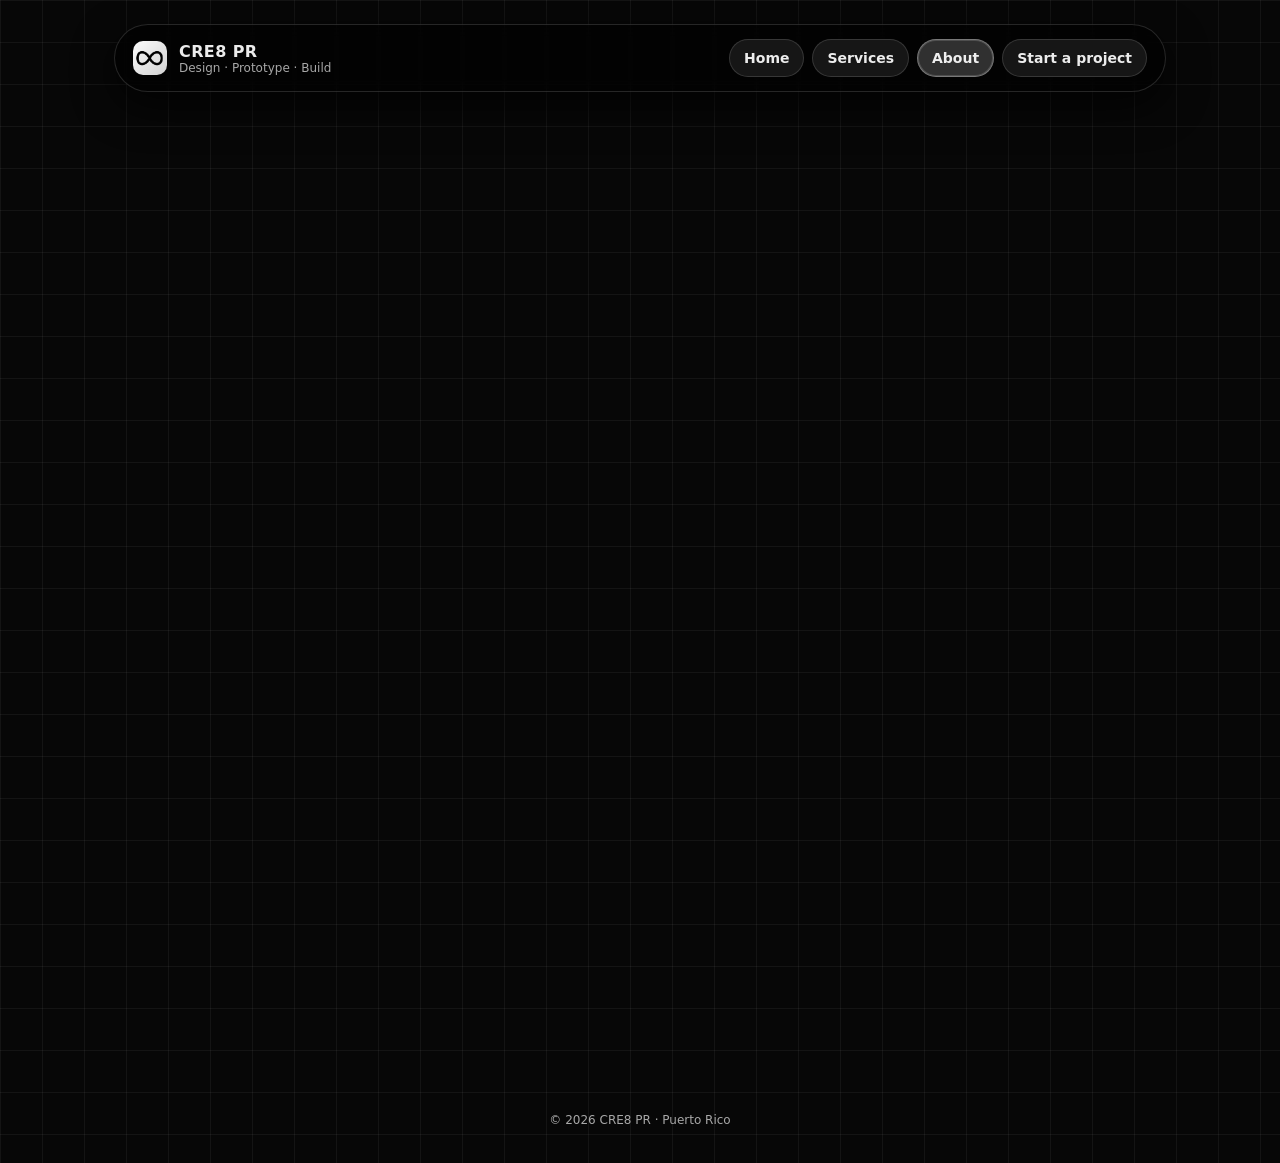
==== about.html @ 5f830037 "Update about.html" ====
<!--
  CRE8 PR — Single-file website (index.html)
  ------------------------------------------------------------
  HOW TO USE
  1) Copy this entire file into a new file named: index.html
  2) Put your images in the SAME folder as index.html (or adjust paths)
  3) Open index.html in your browser

  WHAT TO EDIT (easy)
  - Title (browser tab):      SEARCH "EDIT: PAGE TITLE"
  - Social preview text:       SEARCH "EDIT: META DESCRIPTION"
  - Brand name in navbar:      SEARCH "EDIT: BRAND NAME"
  - Colors + background:       SEARCH "EDIT: THEME COLORS"
  - Hero text:                 SEARCH "EDIT: HERO"
  - Services text/images:      SEARCH "EDIT: SERVICES"
  - Contact email:             SEARCH "EDIT: CONTACT EMAIL"
  - Footer text/year:          SEARCH "EDIT: FOOTER"

  TIP: Press Ctrl+F (or Cmd+F) and search for "EDIT:" to jump around.
-->

<!doctype html>
<html lang="en">
<head>
  <meta charset="utf-8" />
  <meta name="viewport" content="width=device-width, initial-scale=1" />

  <!-- =========================================================
       EDIT: PAGE TITLE (shows on browser tab)
       ========================================================= -->
  <title>CRE8 PR — Design & Prototyping Studio</title>

  <!-- =========================================================
       EDIT: META DESCRIPTION (shows in Google previews + sharing)
       Keep it 1–2 sentences.
       ========================================================= -->
  <meta
    name="description"
    content="CRE8 PR is an engineering design and prototyping studio turning ideas into real, manufacturable objects through CAD and rapid iteration."
  />

  <style>
    /* =========================================================
       EDIT: THEME COLORS (this is the easiest place to change vibe)
       ---------------------------------------------------------
       - Background:     --bg
       - Text color:     --text
       - Muted text:     --muted
       - Borders:        --border
       - Card background --panel
       - Grid lines:     --grid
       ========================================================= */
    :root{
      --bg:#070707;                 /* main page background */
      --panel:rgba(0,0,0,0.45);     /* card background */
      --panelStrong:rgba(0,0,0,0.60);/* nav background */
      --text:rgba(255,255,255,0.92);/* main text */
      --muted:rgba(255,255,255,0.65);/* smaller text */
      --border:rgba(255,255,255,0.14);/* border lines */
      --grid:rgba(255,255,255,0.05); /* background grid lines */
      --shadow:0 14px 40px rgba(0,0,0,0.70);
      --radius:18px;
    }

    /* Basic resets */
    *{box-sizing:border-box}
    html,body{height:100%}
    body{
      margin:0;
      font-family: system-ui,-apple-system,Segoe UI,Roboto,Helvetica,Arial;
      color:var(--text);

      /* =========================================================
         EDIT: BACKGROUND STYLE
         - If you want NO grid, remove the 2 linear-gradient lines.
         - If you want grid larger/smaller, change 42px below.
         ========================================================= */
      background:
        linear-gradient(var(--grid) 1px, transparent 1px),
        linear-gradient(90deg, var(--grid) 1px, transparent 1px),
        var(--bg);
      background-size: 42px 42px;
    }

    a{color:inherit;text-decoration:none}
    .wrap{max-width:1100px;margin:auto;padding:24px}

    /* =========================================================
       NAVBAR
       ========================================================= */
    .nav{
      display:flex;align-items:center;justify-content:space-between;
      gap:16px;
      padding:14px 18px;
      border:1px solid var(--border);
      background:var(--panelStrong);
      border-radius:999px;
      box-shadow:var(--shadow);
      position:sticky;top:16px;z-index:10;
      backdrop-filter:blur(10px);
    }
    /* ===== MOBILE NAV OVERRIDE (matches index.html) ===== */
.nav-links{
  display:flex;
  gap:8px;
  align-items:center;
}

@media (max-width: 720px){
  .nav{
    flex-direction:column;
    align-items:flex-start;
    gap:12px;

    /* THIS is the key line */
    border-radius:18px;
  }

  .nav-links{
    width:100%;
    flex-wrap:wrap;
  }

  .nav-links .btn{
    flex:1 1 auto;
    text-align:center;
  }
}


    .brand{display:flex;align-items:center;gap:12px}
    .brand b{font-size:16px;letter-spacing:0.4px}
    .brand span{display:block;font-size:12px;color:var(--muted)}

    /* Buttons */
    .btn{
      border:1px solid var(--border);
      background:rgba(255,255,255,0.08);
      padding:10px 14px;
      border-radius:999px;
      font-weight:600;
      font-size:14px;
      cursor:pointer;
      transition: background .12s ease, transform .12s ease;
      display:inline-flex;
      align-items:center;
      justify-content:center;
    }
    .btn:hover{background:rgba(255,255,255,0.14); transform: translateY(-1px);}

    /* =========================================================
       HERO (top section)
       ========================================================= */
    .hero{
      margin-top:28px;
      display:grid;
      grid-template-columns:1.2fr 0.8fr;
      gap:20px;
    }
    .card{
      border:1px solid var(--border);
      background:var(--panel);
      border-radius:var(--radius);
      padding:26px;
      box-shadow:var(--shadow);
    }

    h1{
      margin:0 0 12px;
      font-size:44px;
      letter-spacing:-0.6px;
      line-height:1.05;
    }
    .lead{
      color:var(--muted);
      max-width:62ch;
      line-height:1.5;
    }

    /* =========================================================
       LAYOUT GRID HELPERS
       ========================================================= */
    section{margin-top:32px}

main{
  padding-top: 24px;
}
    .grid{display:grid;grid-template-columns:repeat(12,1fr);gap:16px}
    .col-12{grid-column:span 12}
    .col-6{grid-column:span 6}
    .col-7{grid-column:span 7}
    .col-5{grid-column:span 5}

    /* =========================================================
       HOW IT WORKS (steps)
       ========================================================= */
    .step{
      display:flex;gap:12px;
      padding:14px;
      border-radius:14px;
      border:1px solid var(--border);
      background:rgba(0,0,0,0.30);
      margin-bottom:10px;
    }
    .num{
      width:28px;height:28px;
      border-radius:10px;
      display:grid;place-items:center;
      border:1px solid var(--border);
      font-weight:700;
      flex:0 0 auto;
    }

    /* =========================================================
       SERVICES (image cards)
       ========================================================= */
    .serviceCard img{
      width:100%;
      border-radius:12px;
      display:block;
    }
    .serviceCard h3{
      margin:12px 0 6px;
      font-size:16px;
      letter-spacing:0.2px;
    }
    .serviceCard p{margin:0;color:var(--muted);line-height:1.5}

    /* =========================================================
       FORM
       ========================================================= */
    form{display:grid;gap:10px}
    label{font-size:12px;color:var(--muted)}
    input,textarea{
      width:100%;
      padding:12px;
      border-radius:14px;
      border:1px solid var(--border);
      background:rgba(0,0,0,0.40);
      color:var(--text);
      outline:none;
    }
    textarea{min-height:120px;resize:vertical}
    input:focus,textarea:focus{border-color:rgba(255,255,255,0.30)}

    footer{
      margin:32px 0 12px;
      text-align:center;
      font-size:12px;
      color:var(--muted);
    }

    /* =========================================================
       RESPONSIVE (mobile)
       ========================================================= */
    @media(max-width:900px){
      .hero{grid-template-columns:1fr}
      .col-6,.col-7,.col-5{grid-column:span 12}
      h1{font-size:36px}
    }
  /* =========================================================
   ACTIVE NAV STATE
   ========================================================= */

    /* =========================================================
   SCROLL REVEAL ANIMATION
   ========================================================= */
.reveal{
  opacity: 0;
  transform: translateY(18px);
  transition:
    opacity 0.7s ease,
    transform 0.7s cubic-bezier(.2,.8,.2,1);
}

.reveal.visible{
  opacity: 1;
  transform: translateY(0);
}

.nav .btn.active{
  background: rgba(255,255,255,0.18);
  border-color: rgba(255,255,255,0.35);
  box-shadow: inset 0 0 0 1px rgba(255,255,255,0.15);
}

  </style>
</head>

<body>
<div class="wrap">

  <!-- =========================================================
       NAVBAR
       ========================================================= -->
  <header class="nav">
  <a class="brand" href="index.html">
  <div
  style="
    width:34px;
    height:34px;
    border-radius:10px;
    overflow:hidden;
    flex-shrink:0;
  "
>
  <img
    src="logo.png"
    alt="CRE8 PR logo"
    style="
      width:100%;
      height:100%;
      display:block;
    "
  />
</div>


  <div>
    <b>CRE8 PR</b>
    <span>Design · Prototype · Build</span>
  </div>
</a>


  <nav class="nav-links">
  <a class="btn" href="index.html">Home</a>
  <a class="btn" href="services.html">Services</a>
  <a class="btn active" href="about.html">About</a>
  <a class="btn" href="start.html">Start a project</a>
</nav>

</header>
  <main id="top">

    <!-- =========================================================
         EDIT: HERO
         ========================================================= -->
<section class="card reveal">
  <h1>About CRE8 PR</h1>

  <p class="lead">
    CRE8 PR is an engineering design and prototyping studio focused on turning
    early-stage ideas into real, functional objects.
  </p>

  <p class="lead">
    The studio was created to bridge the gap between concepts and manufacturable
    solutions — combining CAD, rapid prototyping, and hands-on iteration to
    validate ideas early and efficiently.
  </p>
</section>

<section class="grid reveal">
  <div class="card col-6 reveal">
    <h3>What we do</h3>
    <p class="lead">
      We help individuals, startups, and small teams take ideas from rough
      sketches to physical prototypes. Our work emphasizes engineering rigor,
      manufacturability, and real-world constraints.
    </p>
  </div>

  <div class="card col-6 reveal">
    <h3>How we work</h3>
    <p class="lead">
      Projects typically move through concept development, CAD design,
      prototyping, and refinement. Each step is driven by testing and feedback,
      not assumptions.
    </p>
  </div>
</section>

<section class="card reveal">
  <h3>Why CRE8 PR</h3>
  <p class="lead">
    CRE8 PR was built with a focus on practical engineering and accessibility.
    By operating from Puerto Rico, we aim to support local innovation while
    working with clients anywhere.
  </p>

  <p class="lead">
    Whether you have a fully formed idea or just a problem to solve, the goal is
    the same: build something real, test it early, and improve it fast.
  </p>
  <p class="lead">
  The studio’s work includes mechanical prototypes, CAD-driven design studies,
  and iterative builds developed through hands-on testing and refinement.
  Each project emphasizes manufacturability and real-world constraints rather
  than purely conceptual designs.
  </p>

</section>

    <footer>
      © <span id="year"></span> CRE8 PR · Puerto Rico
    </footer>

  </main>
</div>

<script>
  /* =========================================================
     EDIT: CONTACT EMAIL (matches the visible link above)
     ========================================================= */
  const CONTACT_TO = "hello@cre8pr.com";

  /* This makes the footer year always correct */
  document.getElementById("year").textContent = new Date().getFullYear();

  /* =========================================================
     FORM BEHAVIOR
     - When you click "Generate email", it opens an email draft.
     - Later, if you want a real backend form (no email app),
       tell me and I’ll convert it to a proper form submit.
     ========================================================= */
  document.getElementById("contactForm").addEventListener("submit", (e) => {
    e.preventDefault();

    const name = document.getElementById("name").value.trim();
    const email = document.getElementById("email").value.trim();
    const message = document.getElementById("message").value.trim();

    const subject = `CRE8 PR request — ${name}`;
    const body =
`Hi CRE8 PR,

My name is ${name} (${email}).

REQUEST
${message}

(You can reply here with any questions, timeline, and a rough quote.)

Thanks,
${name}`;

    const mailto = `mailto:${encodeURIComponent(CONTACT_TO)}?subject=${encodeURIComponent(subject)}&body=${encodeURIComponent(body)}`;
    window.location.href = mailto;
  });
</script>

</body>

</html>
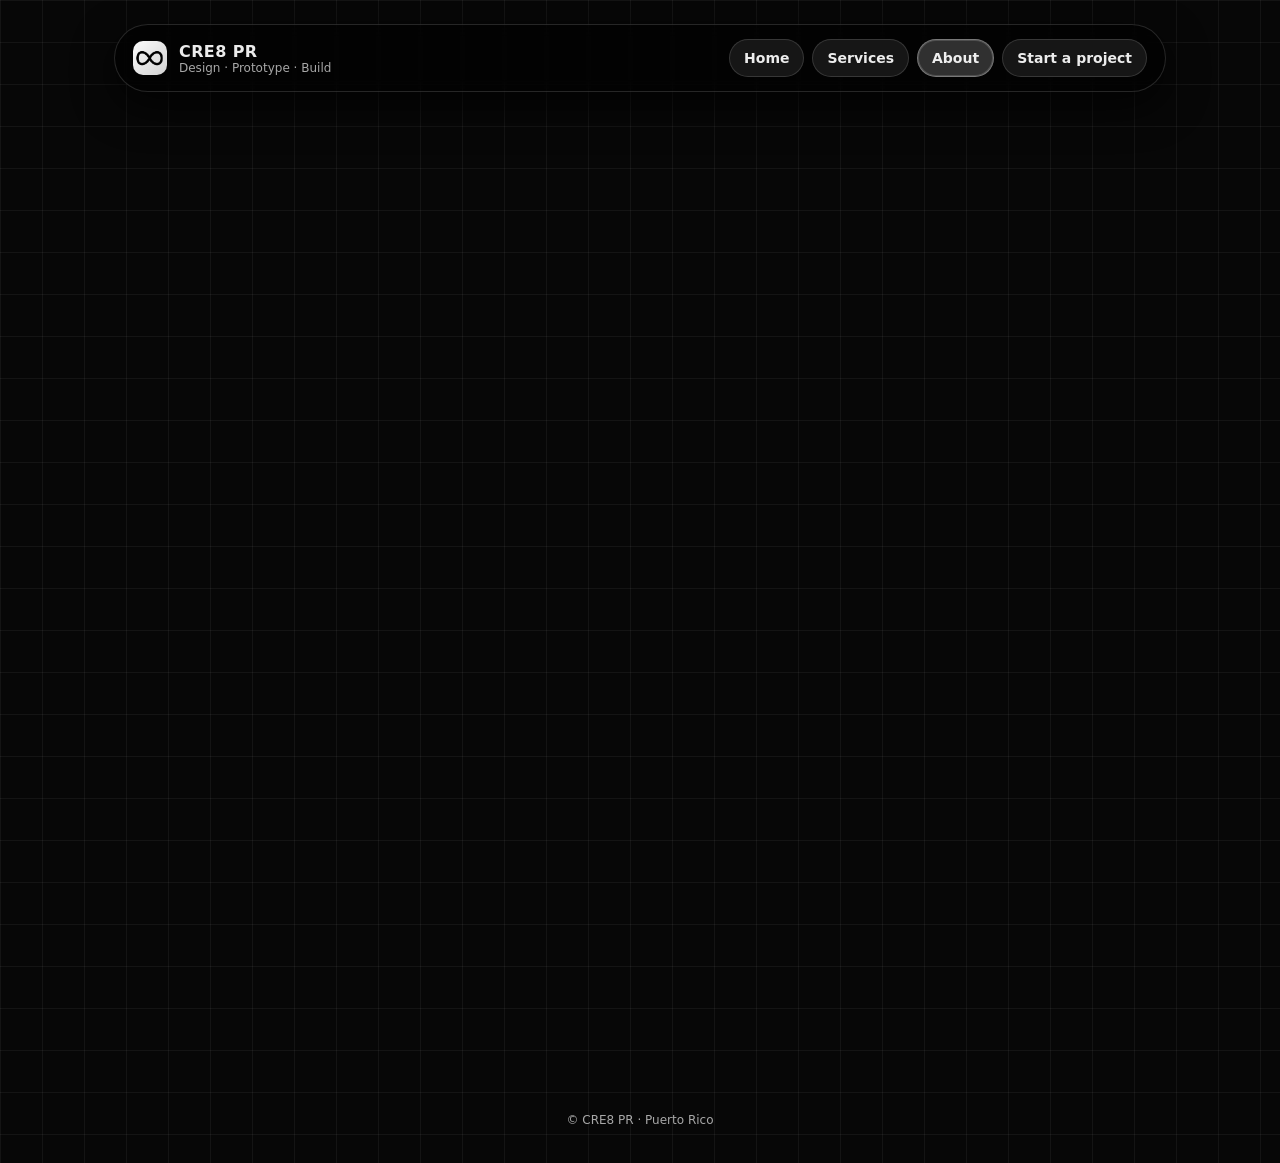
==== commit 96d33bd5: "Update about.html" ====
--- a/about.html
+++ b/about.html
@@ -407,6 +407,24 @@
 
   /* This makes the footer year always correct */
   document.getElementById("year").textContent = new Date().getFullYear();
+  /* =========================================================
+   SCROLL REVEAL OBSERVER
+   ========================================================= */
+const revealElements = document.querySelectorAll(".reveal");
+
+const revealObserver = new IntersectionObserver(
+  (entries) => {
+    entries.forEach(entry => {
+      if(entry.isIntersecting){
+        entry.target.classList.add("visible");
+      }
+    });
+  },
+  { threshold: 0.15 }
+);
+
+revealElements.forEach(el => revealObserver.observe(el));
+
 
   /* =========================================================
      FORM BEHAVIOR
@@ -414,7 +432,10 @@
      - Later, if you want a real backend form (no email app),
        tell me and I’ll convert it to a proper form submit.
      ========================================================= */
-  document.getElementById("contactForm").addEventListener("submit", (e) => {
+  const contactForm = document.getElementById("contactForm");
+if(contactForm){
+  contactForm.addEventListener("submit", (e) => {
+  }
     e.preventDefault();
 
     const name = document.getElementById("name").value.trim();
@@ -451,3 +472,4 @@
 
 
 
+
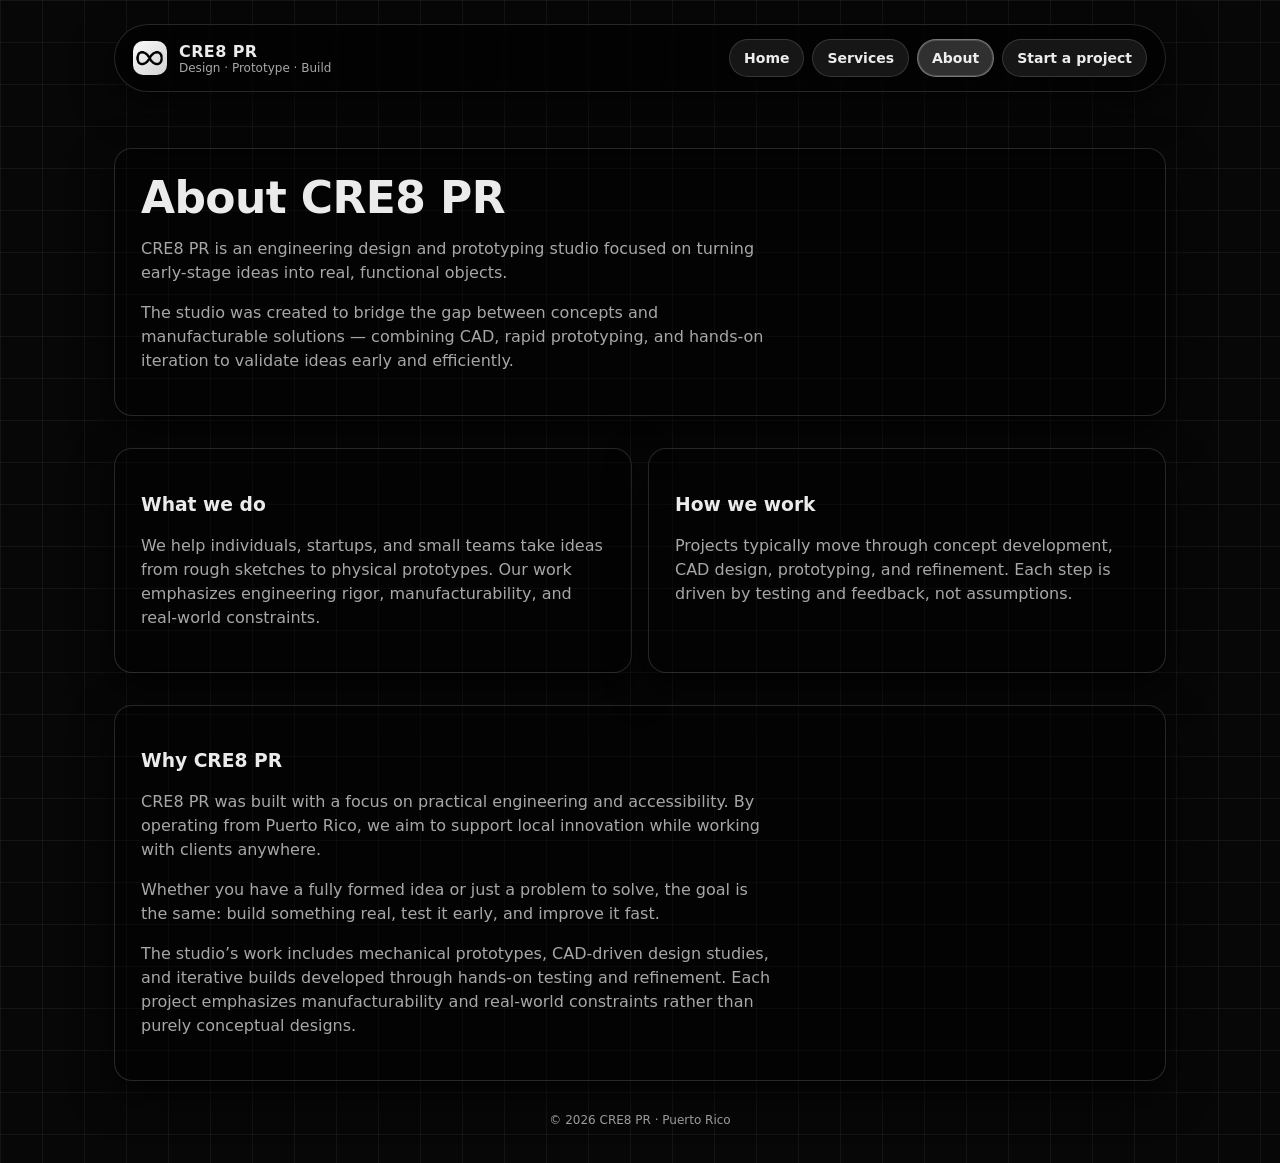
==== commit 34f3ebf0: "Update about.html" ====
--- a/about.html
+++ b/about.html
@@ -265,6 +265,23 @@
     /* =========================================================
    SCROLL REVEAL ANIMATION
    ========================================================= */
+  /* =========================================================
+   CARD HOVER LIFT (DEPTH EFFECT)
+   ========================================================= */
+.card{
+  transition:
+    transform 0.18s ease,
+    box-shadow 0.18s ease,
+    border-color 0.18s ease;
+}
+
+.card.reveal.visible:hover{
+  transform: translateY(-4px);
+  box-shadow: 0 20px 60px rgba(0,0,0,0.85);
+  border-color: rgba(255,255,255,0.22);
+}
+
+
 .reveal{
   opacity: 0;
   transform: translateY(18px);
@@ -425,40 +442,6 @@
 
 revealElements.forEach(el => revealObserver.observe(el));
 
-
-  /* =========================================================
-     FORM BEHAVIOR
-     - When you click "Generate email", it opens an email draft.
-     - Later, if you want a real backend form (no email app),
-       tell me and I’ll convert it to a proper form submit.
-     ========================================================= */
-  const contactForm = document.getElementById("contactForm");
-if(contactForm){
-  contactForm.addEventListener("submit", (e) => {
-  }
-    e.preventDefault();
-
-    const name = document.getElementById("name").value.trim();
-    const email = document.getElementById("email").value.trim();
-    const message = document.getElementById("message").value.trim();
-
-    const subject = `CRE8 PR request — ${name}`;
-    const body =
-`Hi CRE8 PR,
-
-My name is ${name} (${email}).
-
-REQUEST
-${message}
-
-(You can reply here with any questions, timeline, and a rough quote.)
-
-Thanks,
-${name}`;
-
-    const mailto = `mailto:${encodeURIComponent(CONTACT_TO)}?subject=${encodeURIComponent(subject)}&body=${encodeURIComponent(body)}`;
-    window.location.href = mailto;
-  });
 </script>
 
 </body>
@@ -473,3 +456,6 @@
 
 
 
+
+
+
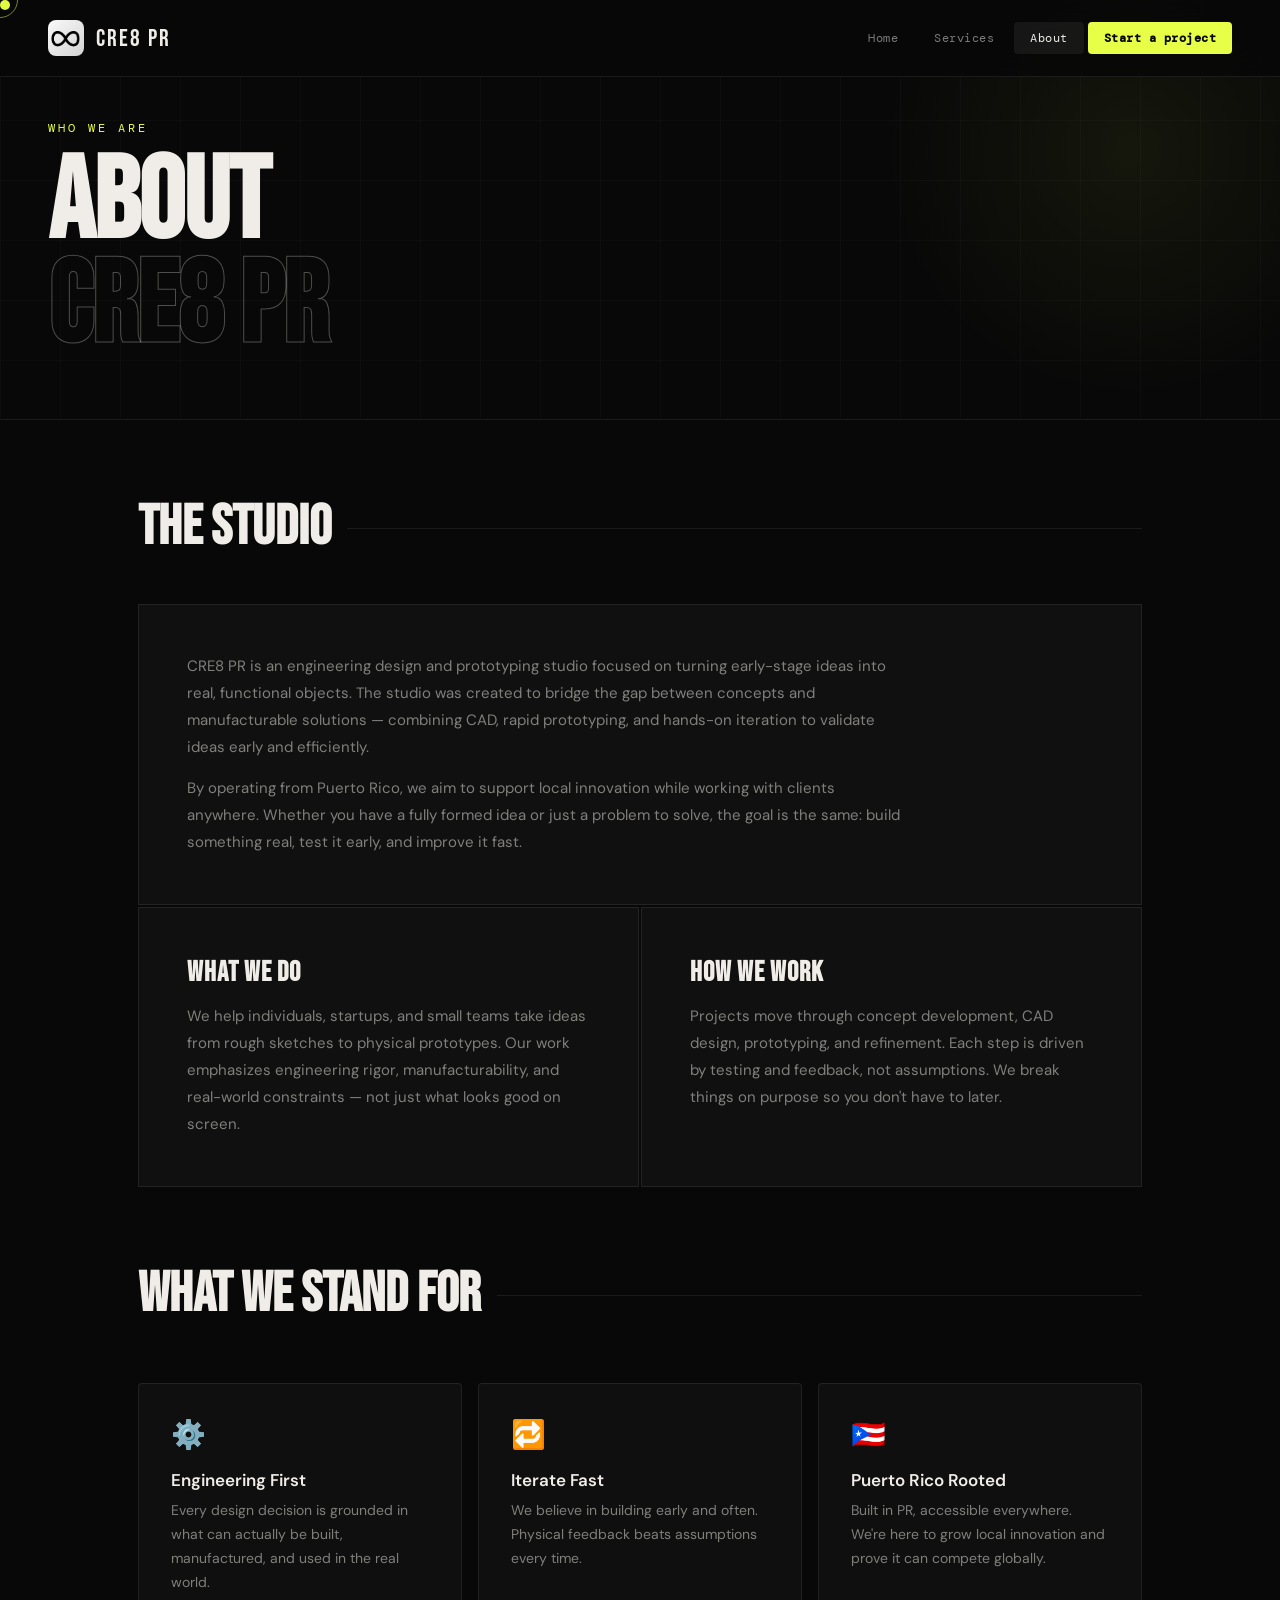
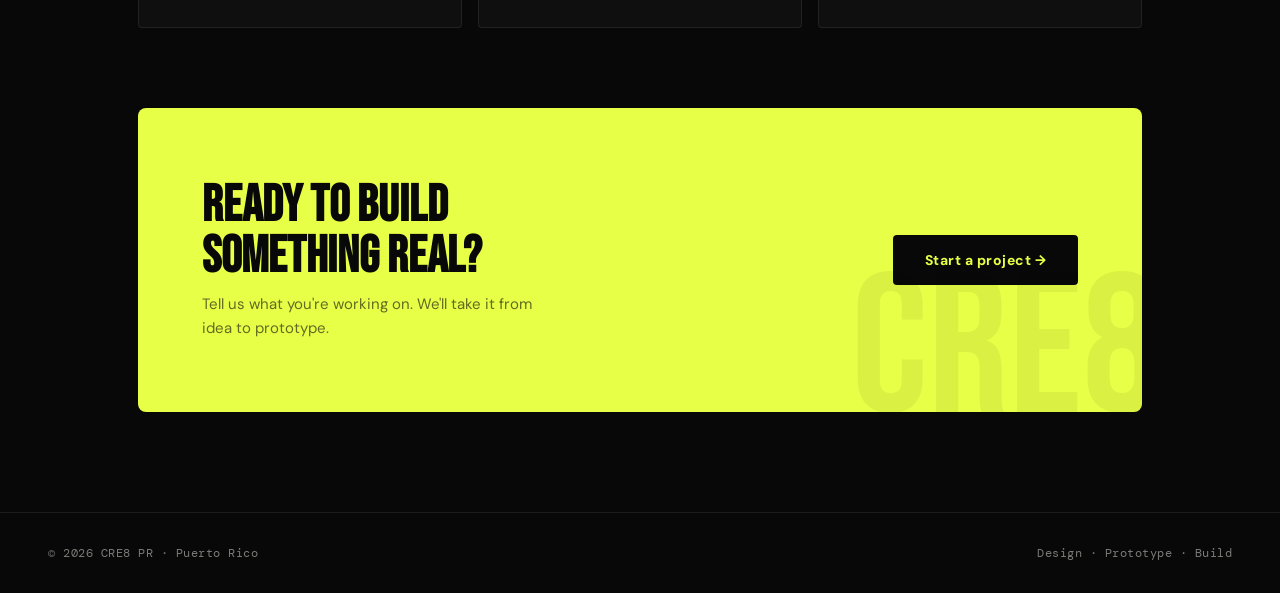
==== commit 6cbff0cb: "Update about.html" ====
--- a/about.html
+++ b/about.html
@@ -1,461 +1,252 @@
-<!--
-  CRE8 PR — Single-file website (index.html)
-  ------------------------------------------------------------
-  HOW TO USE
-  1) Copy this entire file into a new file named: index.html
-  2) Put your images in the SAME folder as index.html (or adjust paths)
-  3) Open index.html in your browser
-
-  WHAT TO EDIT (easy)
-  - Title (browser tab):      SEARCH "EDIT: PAGE TITLE"
-  - Social preview text:       SEARCH "EDIT: META DESCRIPTION"
-  - Brand name in navbar:      SEARCH "EDIT: BRAND NAME"
-  - Colors + background:       SEARCH "EDIT: THEME COLORS"
-  - Hero text:                 SEARCH "EDIT: HERO"
-  - Services text/images:      SEARCH "EDIT: SERVICES"
-  - Contact email:             SEARCH "EDIT: CONTACT EMAIL"
-  - Footer text/year:          SEARCH "EDIT: FOOTER"
-
-  TIP: Press Ctrl+F (or Cmd+F) and search for "EDIT:" to jump around.
--->
-
 <!doctype html>
 <html lang="en">
 <head>
-  <meta charset="utf-8" />
-  <meta name="viewport" content="width=device-width, initial-scale=1" />
-
-  <!-- =========================================================
-       EDIT: PAGE TITLE (shows on browser tab)
-       ========================================================= -->
-  <title>CRE8 PR — Design & Prototyping Studio</title>
-
-  <!-- =========================================================
-       EDIT: META DESCRIPTION (shows in Google previews + sharing)
-       Keep it 1–2 sentences.
-       ========================================================= -->
-  <meta
-    name="description"
-    content="CRE8 PR is an engineering design and prototyping studio turning ideas into real, manufacturable objects through CAD and rapid iteration."
-  />
-
-  <style>
-    /* =========================================================
-       EDIT: THEME COLORS (this is the easiest place to change vibe)
-       ---------------------------------------------------------
-       - Background:     --bg
-       - Text color:     --text
-       - Muted text:     --muted
-       - Borders:        --border
-       - Card background --panel
-       - Grid lines:     --grid
-       ========================================================= */
-    :root{
-      --bg:#070707;                 /* main page background */
-      --panel:rgba(0,0,0,0.45);     /* card background */
-      --panelStrong:rgba(0,0,0,0.60);/* nav background */
-      --text:rgba(255,255,255,0.92);/* main text */
-      --muted:rgba(255,255,255,0.65);/* smaller text */
-      --border:rgba(255,255,255,0.14);/* border lines */
-      --grid:rgba(255,255,255,0.05); /* background grid lines */
-      --shadow:0 14px 40px rgba(0,0,0,0.70);
-      --radius:18px;
-    }
-
-    /* Basic resets */
-    *{box-sizing:border-box}
-    html,body{height:100%}
-    body{
-      margin:0;
-      font-family: system-ui,-apple-system,Segoe UI,Roboto,Helvetica,Arial;
-      color:var(--text);
-
-      /* =========================================================
-         EDIT: BACKGROUND STYLE
-         - If you want NO grid, remove the 2 linear-gradient lines.
-         - If you want grid larger/smaller, change 42px below.
-         ========================================================= */
-      background:
-        linear-gradient(var(--grid) 1px, transparent 1px),
-        linear-gradient(90deg, var(--grid) 1px, transparent 1px),
-        var(--bg);
-      background-size: 42px 42px;
-    }
-
-    a{color:inherit;text-decoration:none}
-    .wrap{max-width:1100px;margin:auto;padding:24px}
-
-    /* =========================================================
-       NAVBAR
-       ========================================================= */
-    .nav{
-      display:flex;align-items:center;justify-content:space-between;
-      gap:16px;
-      padding:14px 18px;
-      border:1px solid var(--border);
-      background:var(--panelStrong);
-      border-radius:999px;
-      box-shadow:var(--shadow);
-      position:sticky;top:16px;z-index:10;
-      backdrop-filter:blur(10px);
-    }
-    /* ===== MOBILE NAV OVERRIDE (matches index.html) ===== */
-.nav-links{
-  display:flex;
-  gap:8px;
-  align-items:center;
-}
-
-@media (max-width: 720px){
-  .nav{
-    flex-direction:column;
-    align-items:flex-start;
-    gap:12px;
-
-    /* THIS is the key line */
-    border-radius:18px;
-  }
-
-  .nav-links{
-    width:100%;
-    flex-wrap:wrap;
-  }
-
-  .nav-links .btn{
-    flex:1 1 auto;
-    text-align:center;
-  }
-}
-
-
-    .brand{display:flex;align-items:center;gap:12px}
-    .brand b{font-size:16px;letter-spacing:0.4px}
-    .brand span{display:block;font-size:12px;color:var(--muted)}
-
-    /* Buttons */
-    .btn{
-      border:1px solid var(--border);
-      background:rgba(255,255,255,0.08);
-      padding:10px 14px;
-      border-radius:999px;
-      font-weight:600;
-      font-size:14px;
-      cursor:pointer;
-      transition: background .12s ease, transform .12s ease;
-      display:inline-flex;
-      align-items:center;
-      justify-content:center;
-    }
-    .btn:hover{background:rgba(255,255,255,0.14); transform: translateY(-1px);}
-
-    /* =========================================================
-       HERO (top section)
-       ========================================================= */
-    .hero{
-      margin-top:28px;
-      display:grid;
-      grid-template-columns:1.2fr 0.8fr;
-      gap:20px;
-    }
-    .card{
-      border:1px solid var(--border);
-      background:var(--panel);
-      border-radius:var(--radius);
-      padding:26px;
-      box-shadow:var(--shadow);
-    }
-
-    h1{
-      margin:0 0 12px;
-      font-size:44px;
-      letter-spacing:-0.6px;
-      line-height:1.05;
-    }
-    .lead{
-      color:var(--muted);
-      max-width:62ch;
-      line-height:1.5;
-    }
-
-    /* =========================================================
-       LAYOUT GRID HELPERS
-       ========================================================= */
-    section{margin-top:32px}
-
-main{
-  padding-top: 24px;
-}
-    .grid{display:grid;grid-template-columns:repeat(12,1fr);gap:16px}
-    .col-12{grid-column:span 12}
-    .col-6{grid-column:span 6}
-    .col-7{grid-column:span 7}
-    .col-5{grid-column:span 5}
-
-    /* =========================================================
-       HOW IT WORKS (steps)
-       ========================================================= */
-    .step{
-      display:flex;gap:12px;
-      padding:14px;
-      border-radius:14px;
-      border:1px solid var(--border);
-      background:rgba(0,0,0,0.30);
-      margin-bottom:10px;
-    }
-    .num{
-      width:28px;height:28px;
-      border-radius:10px;
-      display:grid;place-items:center;
-      border:1px solid var(--border);
-      font-weight:700;
-      flex:0 0 auto;
-    }
-
-    /* =========================================================
-       SERVICES (image cards)
-       ========================================================= */
-    .serviceCard img{
-      width:100%;
-      border-radius:12px;
-      display:block;
-    }
-    .serviceCard h3{
-      margin:12px 0 6px;
-      font-size:16px;
-      letter-spacing:0.2px;
-    }
-    .serviceCard p{margin:0;color:var(--muted);line-height:1.5}
-
-    /* =========================================================
-       FORM
-       ========================================================= */
-    form{display:grid;gap:10px}
-    label{font-size:12px;color:var(--muted)}
-    input,textarea{
-      width:100%;
-      padding:12px;
-      border-radius:14px;
-      border:1px solid var(--border);
-      background:rgba(0,0,0,0.40);
-      color:var(--text);
-      outline:none;
-    }
-    textarea{min-height:120px;resize:vertical}
-    input:focus,textarea:focus{border-color:rgba(255,255,255,0.30)}
-
-    footer{
-      margin:32px 0 12px;
-      text-align:center;
-      font-size:12px;
-      color:var(--muted);
-    }
-
-    /* =========================================================
-       RESPONSIVE (mobile)
-       ========================================================= */
-    @media(max-width:900px){
-      .hero{grid-template-columns:1fr}
-      .col-6,.col-7,.col-5{grid-column:span 12}
-      h1{font-size:36px}
-    }
-  /* =========================================================
-   ACTIVE NAV STATE
-   ========================================================= */
-
-    /* =========================================================
-   SCROLL REVEAL ANIMATION
-   ========================================================= */
-  /* =========================================================
-   CARD HOVER LIFT (DEPTH EFFECT)
-   ========================================================= */
-.card{
-  transition:
-    transform 0.18s ease,
-    box-shadow 0.18s ease,
-    border-color 0.18s ease;
-}
-
-.card.reveal.visible:hover{
-  transform: translateY(-4px);
-  box-shadow: 0 20px 60px rgba(0,0,0,0.85);
-  border-color: rgba(255,255,255,0.22);
-}
-
-
-.reveal{
-  opacity: 0;
-  transform: translateY(18px);
-  transition:
-    opacity 0.7s ease,
-    transform 0.7s cubic-bezier(.2,.8,.2,1);
-}
-
-.reveal.visible{
-  opacity: 1;
-  transform: translateY(0);
-}
-
-.nav .btn.active{
-  background: rgba(255,255,255,0.18);
-  border-color: rgba(255,255,255,0.35);
-  box-shadow: inset 0 0 0 1px rgba(255,255,255,0.15);
-}
-
-  </style>
+<meta charset="utf-8"/>
+<meta name="viewport" content="width=device-width, initial-scale=1"/>
+<title>About — CRE8 PR</title>
+<meta name="description" content="CRE8 PR is an engineering design and prototyping studio focused on turning early-stage ideas into real, functional objects."/>
+<link rel="preconnect" href="https://fonts.googleapis.com">
+<link href="https://fonts.googleapis.com/css2?family=Bebas+Neue&family=DM+Sans:wght@300;400;500;600&family=DM+Mono:wght@400;500&display=swap" rel="stylesheet">
+<style>
+:root{
+  --bg:#080808;
+  --surface:rgba(255,255,255,0.03);
+  --surface2:rgba(255,255,255,0.06);
+  --text:#f0ede8;
+  --muted:rgba(240,237,232,0.5);
+  --accent:#e8ff47;
+  --border:rgba(255,255,255,0.08);
+  --border2:rgba(255,255,255,0.14);
+}
+*{box-sizing:border-box;margin:0;padding:0}
+html{scroll-behavior:smooth}
+body{font-family:'DM Sans',sans-serif;background:var(--bg);color:var(--text);overflow-x:hidden;cursor:none;}
+
+.cursor{position:fixed;width:10px;height:10px;background:var(--accent);border-radius:50%;pointer-events:none;z-index:9999;transition:transform 0.1s ease;mix-blend-mode:difference;}
+.cursor-ring{position:fixed;width:36px;height:36px;border:1px solid var(--accent);border-radius:50%;pointer-events:none;z-index:9998;transition:all 0.18s ease;opacity:0.5;}
+
+nav{
+  position:fixed;top:0;left:0;right:0;z-index:100;
+  display:flex;align-items:center;justify-content:space-between;
+  padding:20px 48px;
+  background:rgba(8,8,8,0.85);
+  backdrop-filter:blur(20px);
+  border-bottom:1px solid var(--border);
+  transition:padding 0.3s ease;
+}
+nav.scrolled{padding:14px 48px;}
+.nav-brand{display:flex;align-items:center;gap:12px;font-family:'Bebas Neue',sans-serif;font-size:24px;letter-spacing:2px;color:var(--text);text-decoration:none;}
+.logo-box{width:36px;height:36px;border-radius:8px;overflow:hidden;flex-shrink:0;background:var(--accent);display:grid;place-items:center;}
+.logo-box img{width:100%;height:100%;object-fit:cover;display:block;}
+.logo-fallback{font-family:'Bebas Neue',sans-serif;font-size:14px;color:#080808;letter-spacing:1px;}
+.nav-links{display:flex;gap:4px;align-items:center;}
+.nav-link{font-family:'DM Mono',monospace;font-size:12px;color:var(--muted);text-decoration:none;padding:8px 16px;border-radius:4px;transition:all 0.2s;letter-spacing:0.5px;}
+.nav-link:hover,.nav-link.active{color:var(--text);background:var(--surface2);}
+.nav-cta{background:var(--accent);color:#080808 !important;font-weight:600;border-radius:4px;}
+.nav-cta:hover{background:#d4eb3a;transform:translateY(-1px);}
+
+/* PAGE HEADER */
+.page-header{
+  min-height:45vh;
+  display:flex;flex-direction:column;justify-content:flex-end;
+  padding:120px 48px 60px;
+  position:relative;overflow:hidden;
+  border-bottom:1px solid var(--border);
+}
+.page-header-grid{
+  position:absolute;inset:0;
+  background-image:linear-gradient(rgba(255,255,255,0.02) 1px,transparent 1px),linear-gradient(90deg,rgba(255,255,255,0.02) 1px,transparent 1px);
+  background-size:60px 60px;
+  animation:gridShift 25s linear infinite;
+}
+@keyframes gridShift{0%{background-position:0 0,0 0;}100%{background-position:60px 60px,60px 60px;}}
+.page-header-orb{
+  position:absolute;top:-100px;right:-100px;width:500px;height:500px;
+  background:radial-gradient(circle,rgba(232,255,71,0.06) 0%,transparent 70%);
+  border-radius:50%;animation:orbPulse 6s ease-in-out infinite;
+}
+@keyframes orbPulse{0%,100%{transform:scale(1);}50%{transform:scale(1.08);}}
+.page-eyebrow{font-family:'DM Mono',monospace;font-size:12px;letter-spacing:3px;color:var(--accent);text-transform:uppercase;margin-bottom:16px;opacity:0;animation:fadeUp 0.7s 0.2s forwards;}
+.page-title{font-family:'Bebas Neue',sans-serif;font-size:clamp(56px,9vw,120px);line-height:0.9;letter-spacing:-1px;opacity:0;animation:fadeUp 0.7s 0.35s forwards;}
+@keyframes fadeUp{from{opacity:0;transform:translateY(20px);}to{opacity:1;transform:translateY(0);}}
+
+/* CONTENT */
+.content{padding:80px 48px 100px;max-width:1100px;margin:0 auto;}
+
+.section-divider{display:flex;align-items:center;gap:16px;margin-bottom:48px;}
+.section-divider h2{font-family:'Bebas Neue',sans-serif;font-size:clamp(32px,5vw,56px);line-height:1;flex-shrink:0;}
+.section-divider-line{height:1px;background:var(--border);flex:1;}
+
+.two-col{display:grid;grid-template-columns:1fr 1fr;gap:2px;margin-bottom:2px;}
+.info-block{
+  padding:48px;background:var(--surface);border:1px solid var(--border);
+  position:relative;overflow:hidden;transition:background 0.3s;
+}
+.info-block:hover{background:var(--surface2);}
+.info-block::after{content:'';position:absolute;bottom:0;left:0;right:0;height:2px;background:var(--accent);transform:scaleX(0);transform-origin:left;transition:transform 0.4s cubic-bezier(.2,.8,.2,1);}
+.info-block:hover::after{transform:scaleX(1);}
+.info-block h3{font-family:'Bebas Neue',sans-serif;font-size:28px;letter-spacing:1px;margin-bottom:14px;}
+.info-block p{color:var(--muted);line-height:1.8;font-size:15px;}
+
+.full-block{
+  padding:48px;background:var(--surface);border:1px solid var(--border);
+  margin-bottom:2px;transition:background 0.3s;
+}
+.full-block:hover{background:var(--surface2);}
+.full-block h3{font-family:'Bebas Neue',sans-serif;font-size:28px;letter-spacing:1px;margin-bottom:14px;}
+.full-block p{color:var(--muted);line-height:1.8;font-size:15px;max-width:72ch;}
+.full-block p+p{margin-top:14px;}
+
+/* VALUES */
+.values-grid{display:grid;grid-template-columns:repeat(3,1fr);gap:16px;margin-top:60px;}
+.value-card{
+  border:1px solid var(--border);padding:32px;border-radius:4px;
+  background:var(--surface);transition:all 0.3s;position:relative;overflow:hidden;
+}
+.value-card::before{content:'';position:absolute;inset:0;background:linear-gradient(135deg,rgba(232,255,71,0.04) 0%,transparent 60%);opacity:0;transition:opacity 0.3s;}
+.value-card:hover{transform:translateY(-6px);border-color:var(--border2);box-shadow:0 20px 60px rgba(0,0,0,0.5);}
+.value-card:hover::before{opacity:1;}
+.value-icon{font-size:28px;margin-bottom:16px;display:block;}
+.value-card h3{font-size:17px;font-weight:600;margin-bottom:8px;}
+.value-card p{color:var(--muted);font-size:14px;line-height:1.7;}
+
+/* CTA */
+.cta-section{
+  background:var(--accent);border-radius:8px;padding:72px 64px;
+  display:flex;align-items:center;justify-content:space-between;
+  gap:40px;position:relative;overflow:hidden;margin-top:80px;
+}
+.cta-section::before{content:'CRE8';position:absolute;right:-20px;bottom:-40px;font-family:'Bebas Neue',sans-serif;font-size:200px;color:rgba(0,0,0,0.06);line-height:1;pointer-events:none;}
+.cta-section h2{font-family:'Bebas Neue',sans-serif;font-size:clamp(32px,4vw,56px);color:#080808;line-height:1;}
+.cta-section p{color:rgba(8,8,8,0.6);font-size:15px;margin-top:10px;max-width:36ch;line-height:1.6;}
+.btn-dark{background:#080808;color:var(--accent);font-weight:700;font-size:14px;padding:16px 32px;border-radius:4px;text-decoration:none;letter-spacing:0.5px;transition:all 0.2s;flex-shrink:0;display:inline-block;}
+.btn-dark:hover{background:#1a1a1a;transform:translateY(-2px);}
+
+footer{border-top:1px solid var(--border);padding:32px 48px;display:flex;align-items:center;justify-content:space-between;font-family:'DM Mono',monospace;font-size:12px;color:var(--muted);letter-spacing:0.5px;}
+
+.reveal{opacity:0;transform:translateY(28px);transition:opacity 0.8s ease,transform 0.8s cubic-bezier(.2,.8,.2,1);}
+.reveal.visible{opacity:1;transform:translateY(0);}
+.reveal-delay-1{transition-delay:0.1s;}
+.reveal-delay-2{transition-delay:0.2s;}
+.reveal-delay-3{transition-delay:0.3s;}
+
+@media(max-width:900px){
+  nav{padding:16px 24px;}
+  .page-header{padding:100px 24px 48px;}
+  .content{padding:48px 24px 60px;}
+  .two-col{grid-template-columns:1fr;}
+  .values-grid{grid-template-columns:1fr 1fr;}
+  .cta-section{padding:48px 32px;flex-direction:column;align-items:flex-start;}
+  footer{flex-direction:column;gap:12px;text-align:center;padding:24px;}
+}
+@media(max-width:600px){
+  .values-grid{grid-template-columns:1fr;}
+  .nav-links .nav-link:not(.nav-cta){display:none;}
+}
+</style>
 </head>
-
 <body>
-<div class="wrap">
-
-  <!-- =========================================================
-       NAVBAR
-       ========================================================= -->
-  <header class="nav">
-  <a class="brand" href="index.html">
-  <div
-  style="
-    width:34px;
-    height:34px;
-    border-radius:10px;
-    overflow:hidden;
-    flex-shrink:0;
-  "
->
-  <img
-    src="logo.png"
-    alt="CRE8 PR logo"
-    style="
-      width:100%;
-      height:100%;
-      display:block;
-    "
-  />
+
+<div class="cursor" id="cursor"></div>
+<div class="cursor-ring" id="cursorRing"></div>
+
+<nav id="nav">
+  <a class="nav-brand" href="index.html">
+    <div class="logo-box">
+      <img src="logo.png" alt="CRE8 PR" onerror="this.style.display='none';this.nextElementSibling.style.display='block'">
+      <span class="logo-fallback" style="display:none">C8</span>
+    </div>
+    CRE8 PR
+  </a>
+  <div class="nav-links">
+    <a class="nav-link" href="index.html">Home</a>
+    <a class="nav-link" href="services.html">Services</a>
+    <a class="nav-link active" href="about.html">About</a>
+    <a class="nav-link nav-cta" href="start.html">Start a project</a>
+  </div>
+</nav>
+
+<div class="page-header">
+  <div class="page-header-grid"></div>
+  <div class="page-header-orb"></div>
+  <p class="page-eyebrow">Who we are</p>
+  <h1 class="page-title">About<br><span style="-webkit-text-stroke:1px rgba(240,237,232,0.3);color:transparent;">CRE8 PR</span></h1>
 </div>
 
-
-  <div>
-    <b>CRE8 PR</b>
-    <span>Design · Prototype · Build</span>
-  </div>
-</a>
-
-
-  <nav class="nav-links">
-  <a class="btn" href="index.html">Home</a>
-  <a class="btn" href="services.html">Services</a>
-  <a class="btn active" href="about.html">About</a>
-  <a class="btn" href="start.html">Start a project</a>
-</nav>
-
-</header>
-  <main id="top">
-
-    <!-- =========================================================
-         EDIT: HERO
-         ========================================================= -->
-<section class="card reveal">
-  <h1>About CRE8 PR</h1>
-
-  <p class="lead">
-    CRE8 PR is an engineering design and prototyping studio focused on turning
-    early-stage ideas into real, functional objects.
-  </p>
-
-  <p class="lead">
-    The studio was created to bridge the gap between concepts and manufacturable
-    solutions — combining CAD, rapid prototyping, and hands-on iteration to
-    validate ideas early and efficiently.
-  </p>
-</section>
-
-<section class="grid reveal">
-  <div class="card col-6 reveal">
-    <h3>What we do</h3>
-    <p class="lead">
-      We help individuals, startups, and small teams take ideas from rough
-      sketches to physical prototypes. Our work emphasizes engineering rigor,
-      manufacturability, and real-world constraints.
-    </p>
-  </div>
-
-  <div class="card col-6 reveal">
-    <h3>How we work</h3>
-    <p class="lead">
-      Projects typically move through concept development, CAD design,
-      prototyping, and refinement. Each step is driven by testing and feedback,
-      not assumptions.
-    </p>
-  </div>
-</section>
-
-<section class="card reveal">
-  <h3>Why CRE8 PR</h3>
-  <p class="lead">
-    CRE8 PR was built with a focus on practical engineering and accessibility.
-    By operating from Puerto Rico, we aim to support local innovation while
-    working with clients anywhere.
-  </p>
-
-  <p class="lead">
-    Whether you have a fully formed idea or just a problem to solve, the goal is
-    the same: build something real, test it early, and improve it fast.
-  </p>
-  <p class="lead">
-  The studio’s work includes mechanical prototypes, CAD-driven design studies,
-  and iterative builds developed through hands-on testing and refinement.
-  Each project emphasizes manufacturability and real-world constraints rather
-  than purely conceptual designs.
-  </p>
-
-</section>
-
-    <footer>
-      © <span id="year"></span> CRE8 PR · Puerto Rico
-    </footer>
-
-  </main>
+<div class="content">
+
+  <div class="section-divider reveal">
+    <h2>The Studio</h2>
+    <div class="section-divider-line"></div>
+  </div>
+
+  <div class="full-block reveal">
+    <p>CRE8 PR is an engineering design and prototyping studio focused on turning early-stage ideas into real, functional objects. The studio was created to bridge the gap between concepts and manufacturable solutions — combining CAD, rapid prototyping, and hands-on iteration to validate ideas early and efficiently.</p>
+    <p>By operating from Puerto Rico, we aim to support local innovation while working with clients anywhere. Whether you have a fully formed idea or just a problem to solve, the goal is the same: build something real, test it early, and improve it fast.</p>
+  </div>
+
+  <div class="two-col" style="margin-top:2px">
+    <div class="info-block reveal">
+      <h3>What We Do</h3>
+      <p>We help individuals, startups, and small teams take ideas from rough sketches to physical prototypes. Our work emphasizes engineering rigor, manufacturability, and real-world constraints — not just what looks good on screen.</p>
+    </div>
+    <div class="info-block reveal reveal-delay-1">
+      <h3>How We Work</h3>
+      <p>Projects move through concept development, CAD design, prototyping, and refinement. Each step is driven by testing and feedback, not assumptions. We break things on purpose so you don't have to later.</p>
+    </div>
+  </div>
+
+  <div class="section-divider reveal" style="margin-top:80px">
+    <h2>What We Stand For</h2>
+    <div class="section-divider-line"></div>
+  </div>
+
+  <div class="values-grid">
+    <div class="value-card reveal">
+      <span class="value-icon">⚙️</span>
+      <h3>Engineering First</h3>
+      <p>Every design decision is grounded in what can actually be built, manufactured, and used in the real world.</p>
+    </div>
+    <div class="value-card reveal reveal-delay-1">
+      <span class="value-icon">🔁</span>
+      <h3>Iterate Fast</h3>
+      <p>We believe in building early and often. Physical feedback beats assumptions every time.</p>
+    </div>
+    <div class="value-card reveal reveal-delay-2">
+      <span class="value-icon">🇵🇷</span>
+      <h3>Puerto Rico Rooted</h3>
+      <p>Built in PR, accessible everywhere. We're here to grow local innovation and prove it can compete globally.</p>
+    </div>
+  </div>
+
+  <div class="cta-section reveal">
+    <div>
+      <h2>Ready to build<br>something real?</h2>
+      <p>Tell us what you're working on. We'll take it from idea to prototype.</p>
+    </div>
+    <a class="btn-dark" href="start.html">Start a project →</a>
+  </div>
+
 </div>
 
+<footer>
+  <span>© <span id="year"></span> CRE8 PR · Puerto Rico</span>
+  <span>Design · Prototype · Build</span>
+</footer>
+
 <script>
-  /* =========================================================
-     EDIT: CONTACT EMAIL (matches the visible link above)
-     ========================================================= */
-  const CONTACT_TO = "hello@cre8pr.com";
-
-  /* This makes the footer year always correct */
-  document.getElementById("year").textContent = new Date().getFullYear();
-  /* =========================================================
-   SCROLL REVEAL OBSERVER
-   ========================================================= */
-const revealElements = document.querySelectorAll(".reveal");
-
-const revealObserver = new IntersectionObserver(
-  (entries) => {
-    entries.forEach(entry => {
-      if(entry.isIntersecting){
-        entry.target.classList.add("visible");
-      }
-    });
-  },
-  { threshold: 0.15 }
-);
-
-revealElements.forEach(el => revealObserver.observe(el));
-
+document.getElementById('year').textContent = new Date().getFullYear();
+const cursor=document.getElementById('cursor'),ring=document.getElementById('cursorRing');
+let mx=0,my=0,rx=0,ry=0;
+document.addEventListener('mousemove',e=>{mx=e.clientX;my=e.clientY;cursor.style.left=(mx-5)+'px';cursor.style.top=(my-5)+'px';});
+(function animRing(){rx+=(mx-rx)*0.12;ry+=(my-ry)*0.12;ring.style.left=(rx-18)+'px';ring.style.top=(ry-18)+'px';requestAnimationFrame(animRing);})();
+document.querySelectorAll('a,button,.value-card,.info-block').forEach(el=>{
+  el.addEventListener('mouseenter',()=>{cursor.style.transform='scale(2.5)';ring.style.transform='scale(1.5)';ring.style.opacity='0.8';});
+  el.addEventListener('mouseleave',()=>{cursor.style.transform='scale(1)';ring.style.transform='scale(1)';ring.style.opacity='0.5';});
+});
+window.addEventListener('scroll',()=>{document.getElementById('nav').classList.toggle('scrolled',window.scrollY>60);});
+const observer=new IntersectionObserver(entries=>{entries.forEach(e=>{if(e.isIntersecting)e.target.classList.add('visible');});},{threshold:0.12});
+document.querySelectorAll('.reveal').forEach(el=>observer.observe(el));
 </script>
-
 </body>
-
 </html>
-
-
-
-
-
-
-
-
-
-
-
-
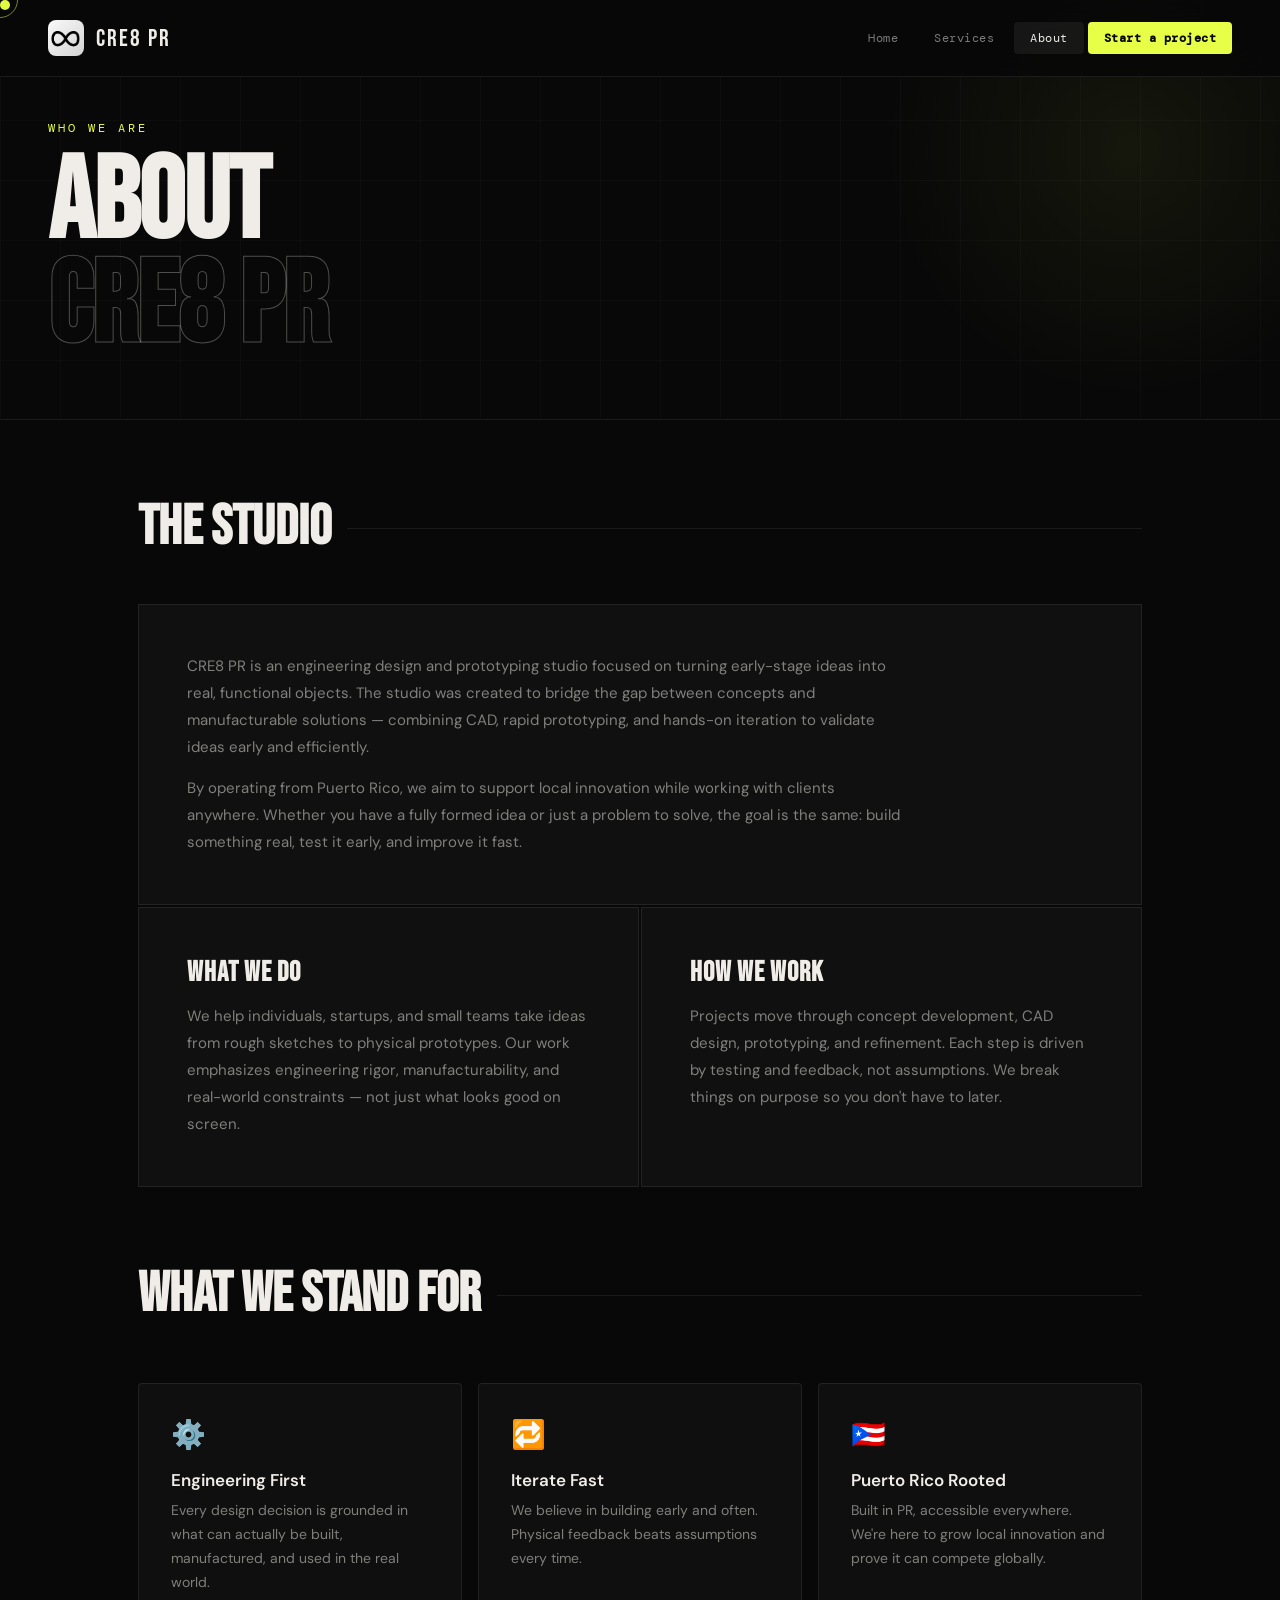
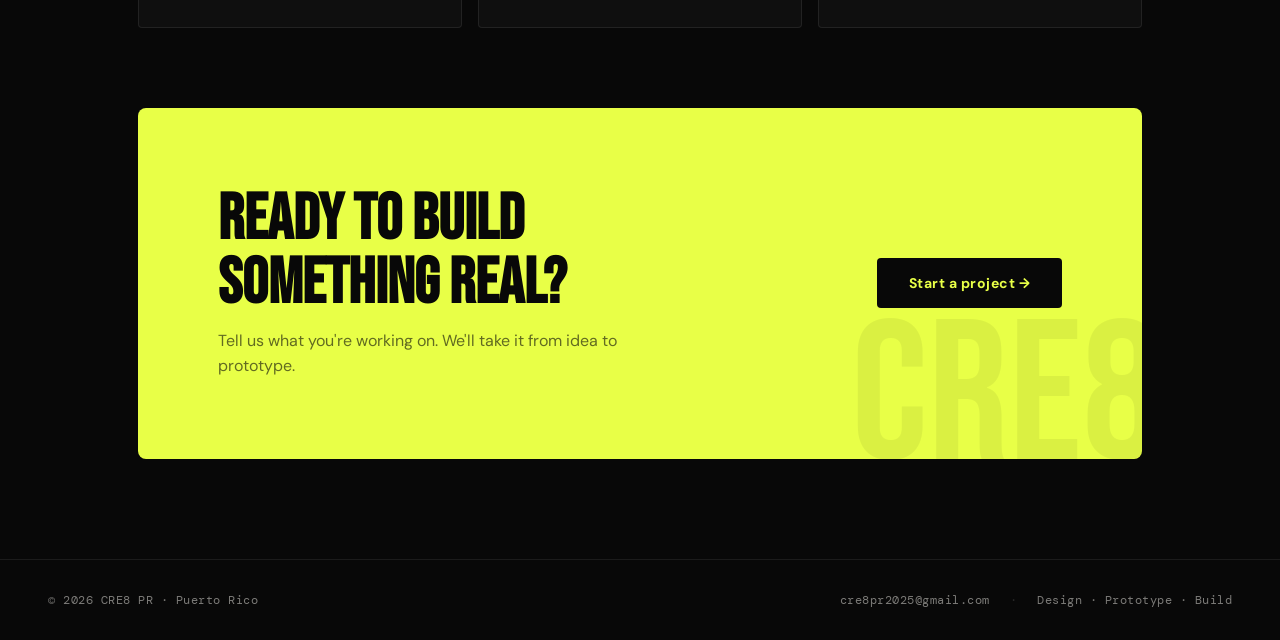
==== commit 11e194b6: "Improve site: add portfolio, shared CSS/JS, favicon, OG tags, form feedback, contact info - Extract " ====
--- a/about.html
+++ b/about.html
@@ -5,78 +5,18 @@
 <meta name="viewport" content="width=device-width, initial-scale=1"/>
 <title>About — CRE8 PR</title>
 <meta name="description" content="CRE8 PR is an engineering design and prototyping studio focused on turning early-stage ideas into real, functional objects."/>
+<meta property="og:title" content="About — CRE8 PR"/>
+<meta property="og:description" content="Engineering design and prototyping studio in Puerto Rico. From idea to real, manufacturable object."/>
+<meta property="og:type" content="website"/>
+<meta property="og:url" content="https://cre8pr.github.io/about"/>
+<meta property="og:image" content="https://cre8pr.github.io/logo.png"/>
+<meta name="twitter:card" content="summary"/>
+<link rel="icon" href="favicon.svg" type="image/svg+xml"/>
+<link rel="apple-touch-icon" href="logo.png"/>
 <link rel="preconnect" href="https://fonts.googleapis.com">
 <link href="https://fonts.googleapis.com/css2?family=Bebas+Neue&family=DM+Sans:wght@300;400;500;600&family=DM+Mono:wght@400;500&display=swap" rel="stylesheet">
+<link rel="stylesheet" href="styles.css">
 <style>
-:root{
-  --bg:#080808;
-  --surface:rgba(255,255,255,0.03);
-  --surface2:rgba(255,255,255,0.06);
-  --text:#f0ede8;
-  --muted:rgba(240,237,232,0.5);
-  --accent:#e8ff47;
-  --border:rgba(255,255,255,0.08);
-  --border2:rgba(255,255,255,0.14);
-}
-*{box-sizing:border-box;margin:0;padding:0}
-html{scroll-behavior:smooth}
-body{font-family:'DM Sans',sans-serif;background:var(--bg);color:var(--text);overflow-x:hidden;cursor:none;}
-
-.cursor{position:fixed;width:10px;height:10px;background:var(--accent);border-radius:50%;pointer-events:none;z-index:9999;transition:transform 0.1s ease;mix-blend-mode:difference;}
-.cursor-ring{position:fixed;width:36px;height:36px;border:1px solid var(--accent);border-radius:50%;pointer-events:none;z-index:9998;transition:all 0.18s ease;opacity:0.5;}
-
-nav{
-  position:fixed;top:0;left:0;right:0;z-index:100;
-  display:flex;align-items:center;justify-content:space-between;
-  padding:20px 48px;
-  background:rgba(8,8,8,0.85);
-  backdrop-filter:blur(20px);
-  border-bottom:1px solid var(--border);
-  transition:padding 0.3s ease;
-}
-nav.scrolled{padding:14px 48px;}
-.nav-brand{display:flex;align-items:center;gap:12px;font-family:'Bebas Neue',sans-serif;font-size:24px;letter-spacing:2px;color:var(--text);text-decoration:none;}
-.logo-box{width:36px;height:36px;border-radius:8px;overflow:hidden;flex-shrink:0;background:var(--accent);display:grid;place-items:center;}
-.logo-box img{width:100%;height:100%;object-fit:cover;display:block;}
-.logo-fallback{font-family:'Bebas Neue',sans-serif;font-size:14px;color:#080808;letter-spacing:1px;}
-.nav-links{display:flex;gap:4px;align-items:center;}
-.nav-link{font-family:'DM Mono',monospace;font-size:12px;color:var(--muted);text-decoration:none;padding:8px 16px;border-radius:4px;transition:all 0.2s;letter-spacing:0.5px;}
-.nav-link:hover,.nav-link.active{color:var(--text);background:var(--surface2);}
-.nav-cta{background:var(--accent);color:#080808 !important;font-weight:600;border-radius:4px;}
-.nav-cta:hover{background:#d4eb3a;transform:translateY(-1px);}
-
-/* PAGE HEADER */
-.page-header{
-  min-height:45vh;
-  display:flex;flex-direction:column;justify-content:flex-end;
-  padding:120px 48px 60px;
-  position:relative;overflow:hidden;
-  border-bottom:1px solid var(--border);
-}
-.page-header-grid{
-  position:absolute;inset:0;
-  background-image:linear-gradient(rgba(255,255,255,0.02) 1px,transparent 1px),linear-gradient(90deg,rgba(255,255,255,0.02) 1px,transparent 1px);
-  background-size:60px 60px;
-  animation:gridShift 25s linear infinite;
-}
-@keyframes gridShift{0%{background-position:0 0,0 0;}100%{background-position:60px 60px,60px 60px;}}
-.page-header-orb{
-  position:absolute;top:-100px;right:-100px;width:500px;height:500px;
-  background:radial-gradient(circle,rgba(232,255,71,0.06) 0%,transparent 70%);
-  border-radius:50%;animation:orbPulse 6s ease-in-out infinite;
-}
-@keyframes orbPulse{0%,100%{transform:scale(1);}50%{transform:scale(1.08);}}
-.page-eyebrow{font-family:'DM Mono',monospace;font-size:12px;letter-spacing:3px;color:var(--accent);text-transform:uppercase;margin-bottom:16px;opacity:0;animation:fadeUp 0.7s 0.2s forwards;}
-.page-title{font-family:'Bebas Neue',sans-serif;font-size:clamp(56px,9vw,120px);line-height:0.9;letter-spacing:-1px;opacity:0;animation:fadeUp 0.7s 0.35s forwards;}
-@keyframes fadeUp{from{opacity:0;transform:translateY(20px);}to{opacity:1;transform:translateY(0);}}
-
-/* CONTENT */
-.content{padding:80px 48px 100px;max-width:1100px;margin:0 auto;}
-
-.section-divider{display:flex;align-items:center;gap:16px;margin-bottom:48px;}
-.section-divider h2{font-family:'Bebas Neue',sans-serif;font-size:clamp(32px,5vw,56px);line-height:1;flex-shrink:0;}
-.section-divider-line{height:1px;background:var(--border);flex:1;}
-
 .two-col{display:grid;grid-template-columns:1fr 1fr;gap:2px;margin-bottom:2px;}
 .info-block{
   padding:48px;background:var(--surface);border:1px solid var(--border);
@@ -97,7 +37,6 @@
 .full-block p{color:var(--muted);line-height:1.8;font-size:15px;max-width:72ch;}
 .full-block p+p{margin-top:14px;}
 
-/* VALUES */
 .values-grid{display:grid;grid-template-columns:repeat(3,1fr);gap:16px;margin-top:60px;}
 .value-card{
   border:1px solid var(--border);padding:32px;border-radius:4px;
@@ -110,38 +49,14 @@
 .value-card h3{font-size:17px;font-weight:600;margin-bottom:8px;}
 .value-card p{color:var(--muted);font-size:14px;line-height:1.7;}
 
-/* CTA */
-.cta-section{
-  background:var(--accent);border-radius:8px;padding:72px 64px;
-  display:flex;align-items:center;justify-content:space-between;
-  gap:40px;position:relative;overflow:hidden;margin-top:80px;
-}
-.cta-section::before{content:'CRE8';position:absolute;right:-20px;bottom:-40px;font-family:'Bebas Neue',sans-serif;font-size:200px;color:rgba(0,0,0,0.06);line-height:1;pointer-events:none;}
-.cta-section h2{font-family:'Bebas Neue',sans-serif;font-size:clamp(32px,4vw,56px);color:#080808;line-height:1;}
-.cta-section p{color:rgba(8,8,8,0.6);font-size:15px;margin-top:10px;max-width:36ch;line-height:1.6;}
-.btn-dark{background:#080808;color:var(--accent);font-weight:700;font-size:14px;padding:16px 32px;border-radius:4px;text-decoration:none;letter-spacing:0.5px;transition:all 0.2s;flex-shrink:0;display:inline-block;}
-.btn-dark:hover{background:#1a1a1a;transform:translateY(-2px);}
-
-footer{border-top:1px solid var(--border);padding:32px 48px;display:flex;align-items:center;justify-content:space-between;font-family:'DM Mono',monospace;font-size:12px;color:var(--muted);letter-spacing:0.5px;}
-
-.reveal{opacity:0;transform:translateY(28px);transition:opacity 0.8s ease,transform 0.8s cubic-bezier(.2,.8,.2,1);}
-.reveal.visible{opacity:1;transform:translateY(0);}
-.reveal-delay-1{transition-delay:0.1s;}
-.reveal-delay-2{transition-delay:0.2s;}
-.reveal-delay-3{transition-delay:0.3s;}
+.cta-section{margin-top:80px;}
 
 @media(max-width:900px){
-  nav{padding:16px 24px;}
-  .page-header{padding:100px 24px 48px;}
-  .content{padding:48px 24px 60px;}
   .two-col{grid-template-columns:1fr;}
   .values-grid{grid-template-columns:1fr 1fr;}
-  .cta-section{padding:48px 32px;flex-direction:column;align-items:flex-start;}
-  footer{flex-direction:column;gap:12px;text-align:center;padding:24px;}
 }
 @media(max-width:600px){
   .values-grid{grid-template-columns:1fr;}
-  .nav-links .nav-link:not(.nav-cta){display:none;}
 }
 </style>
 </head>
@@ -231,22 +146,13 @@
 
 <footer>
   <span>© <span id="year"></span> CRE8 PR · Puerto Rico</span>
-  <span>Design · Prototype · Build</span>
+  <div class="footer-links">
+    <a href="mailto:cre8pr2025@gmail.com">cre8pr2025@gmail.com</a>
+    <span style="color:var(--border2)">·</span>
+    <span>Design · Prototype · Build</span>
+  </div>
 </footer>
 
-<script>
-document.getElementById('year').textContent = new Date().getFullYear();
-const cursor=document.getElementById('cursor'),ring=document.getElementById('cursorRing');
-let mx=0,my=0,rx=0,ry=0;
-document.addEventListener('mousemove',e=>{mx=e.clientX;my=e.clientY;cursor.style.left=(mx-5)+'px';cursor.style.top=(my-5)+'px';});
-(function animRing(){rx+=(mx-rx)*0.12;ry+=(my-ry)*0.12;ring.style.left=(rx-18)+'px';ring.style.top=(ry-18)+'px';requestAnimationFrame(animRing);})();
-document.querySelectorAll('a,button,.value-card,.info-block').forEach(el=>{
-  el.addEventListener('mouseenter',()=>{cursor.style.transform='scale(2.5)';ring.style.transform='scale(1.5)';ring.style.opacity='0.8';});
-  el.addEventListener('mouseleave',()=>{cursor.style.transform='scale(1)';ring.style.transform='scale(1)';ring.style.opacity='0.5';});
-});
-window.addEventListener('scroll',()=>{document.getElementById('nav').classList.toggle('scrolled',window.scrollY>60);});
-const observer=new IntersectionObserver(entries=>{entries.forEach(e=>{if(e.isIntersecting)e.target.classList.add('visible');});},{threshold:0.12});
-document.querySelectorAll('.reveal').forEach(el=>observer.observe(el));
-</script>
+<script src="shared.js"></script>
 </body>
 </html>
--- a/styles.css
+++ b/styles.css
@@ -0,0 +1,184 @@
+/* ============================================
+   CRE8 PR — Shared Styles
+   ============================================ */
+
+:root{
+  --bg:#080808;
+  --surface:rgba(255,255,255,0.03);
+  --surface2:rgba(255,255,255,0.06);
+  --text:#f0ede8;
+  --muted:rgba(240,237,232,0.5);
+  --accent:#e8ff47;
+  --border:rgba(255,255,255,0.08);
+  --border2:rgba(255,255,255,0.14);
+}
+*{box-sizing:border-box;margin:0;padding:0}
+html{scroll-behavior:smooth}
+body{
+  font-family:'DM Sans',sans-serif;
+  background:var(--bg);
+  color:var(--text);
+  overflow-x:hidden;
+}
+
+/* CUSTOM CURSOR — desktop only */
+@media(pointer:fine){
+  body{cursor:none;}
+  .cursor{
+    position:fixed;width:10px;height:10px;
+    background:var(--accent);border-radius:50%;
+    pointer-events:none;z-index:9999;
+    transition:transform 0.1s ease;
+    mix-blend-mode:difference;
+  }
+  .cursor-ring{
+    position:fixed;width:36px;height:36px;
+    border:1px solid var(--accent);border-radius:50%;
+    pointer-events:none;z-index:9998;
+    transition:all 0.18s ease;opacity:0.5;
+  }
+}
+@media(pointer:coarse){
+  .cursor,.cursor-ring{display:none !important;}
+}
+
+/* NAV */
+nav{
+  position:fixed;top:0;left:0;right:0;z-index:100;
+  display:flex;align-items:center;justify-content:space-between;
+  padding:20px 48px;
+  background:rgba(8,8,8,0.85);
+  backdrop-filter:blur(20px);
+  border-bottom:1px solid var(--border);
+  transition:padding 0.3s ease;
+}
+nav.scrolled{padding:14px 48px;}
+.nav-brand{
+  display:flex;align-items:center;gap:12px;
+  font-family:'Bebas Neue',sans-serif;font-size:24px;letter-spacing:2px;
+  color:var(--text);text-decoration:none;
+}
+.logo-box{
+  width:36px;height:36px;background:var(--accent);
+  border-radius:8px;display:grid;place-items:center;overflow:hidden;
+}
+.logo-box img{width:100%;height:100%;object-fit:cover;display:block;}
+.logo-fallback{font-family:'Bebas Neue',sans-serif;font-size:14px;color:#080808;letter-spacing:1px;}
+.nav-links{display:flex;gap:4px;align-items:center;}
+.nav-link{
+  font-family:'DM Mono',monospace;font-size:12px;color:var(--muted);
+  text-decoration:none;padding:8px 16px;border-radius:4px;
+  transition:all 0.2s;letter-spacing:0.5px;
+}
+.nav-link:hover,.nav-link.active{color:var(--text);background:var(--surface2);}
+.nav-cta{background:var(--accent);color:#080808 !important;font-weight:600;border-radius:4px;}
+.nav-cta:hover{background:#d4eb3a;transform:translateY(-1px);}
+
+/* PAGE HEADER (sub-pages) */
+.page-header{
+  min-height:45vh;
+  display:flex;flex-direction:column;justify-content:flex-end;
+  padding:120px 48px 60px;
+  position:relative;overflow:hidden;
+  border-bottom:1px solid var(--border);
+}
+.page-header-grid{
+  position:absolute;inset:0;
+  background-image:linear-gradient(rgba(255,255,255,0.02) 1px,transparent 1px),linear-gradient(90deg,rgba(255,255,255,0.02) 1px,transparent 1px);
+  background-size:60px 60px;
+  animation:gridShift 25s linear infinite;
+}
+.page-header-orb{
+  position:absolute;top:-100px;right:-100px;width:500px;height:500px;
+  background:radial-gradient(circle,rgba(232,255,71,0.06) 0%,transparent 70%);
+  border-radius:50%;animation:orbPulse 6s ease-in-out infinite;
+}
+.page-eyebrow{
+  font-family:'DM Mono',monospace;font-size:12px;letter-spacing:3px;
+  color:var(--accent);text-transform:uppercase;margin-bottom:16px;
+  opacity:0;animation:fadeUp 0.7s 0.2s forwards;
+}
+.page-title{
+  font-family:'Bebas Neue',sans-serif;font-size:clamp(56px,9vw,120px);
+  line-height:0.9;letter-spacing:-1px;opacity:0;animation:fadeUp 0.7s 0.35s forwards;
+}
+
+/* SECTION DIVIDER */
+.section{padding:100px 48px;position:relative;z-index:2;}
+.section-divider{display:flex;align-items:center;gap:16px;margin-bottom:60px;}
+.section-divider h2{font-family:'Bebas Neue',sans-serif;font-size:clamp(40px,6vw,72px);line-height:1;flex-shrink:0;}
+.section-divider-line{height:1px;background:var(--border);flex:1;}
+
+/* CONTENT WRAPPER (sub-pages) */
+.content{padding:80px 48px 100px;max-width:1100px;margin:0 auto;}
+.content .section-divider h2{font-size:clamp(32px,5vw,56px);}
+.content .section-divider{margin-bottom:48px;}
+
+/* BUTTONS */
+.btn-primary{
+  background:var(--accent);color:#080808;font-weight:700;font-size:14px;
+  padding:14px 28px;border-radius:4px;text-decoration:none;letter-spacing:0.5px;
+  transition:all 0.2s;display:inline-block;
+}
+.btn-primary:hover{background:#d4eb3a;transform:translateY(-2px);box-shadow:0 8px 30px rgba(232,255,71,0.3);}
+.btn-ghost{
+  border:1px solid var(--border2);color:var(--text);font-weight:500;font-size:14px;
+  padding:14px 28px;border-radius:4px;text-decoration:none;letter-spacing:0.5px;
+  transition:all 0.2s;display:inline-block;
+}
+.btn-ghost:hover{border-color:var(--text);background:var(--surface2);}
+.btn-dark{
+  background:#080808;color:var(--accent);font-weight:700;font-size:14px;
+  padding:16px 32px;border-radius:4px;text-decoration:none;letter-spacing:0.5px;
+  transition:all 0.2s;flex-shrink:0;display:inline-block;
+}
+.btn-dark:hover{background:#1a1a1a;transform:translateY(-2px);}
+
+/* CTA SECTION */
+.cta-section{
+  background:var(--accent);border-radius:8px;
+  padding:80px;display:flex;align-items:center;justify-content:space-between;
+  gap:40px;position:relative;overflow:hidden;
+}
+.cta-section::before{
+  content:'CRE8';position:absolute;right:-20px;bottom:-40px;
+  font-family:'Bebas Neue',sans-serif;font-size:200px;color:rgba(0,0,0,0.06);
+  line-height:1;pointer-events:none;
+}
+.cta-section h2{font-family:'Bebas Neue',sans-serif;font-size:clamp(36px,5vw,64px);color:#080808;line-height:1;}
+.cta-section p{color:rgba(8,8,8,0.6);font-size:16px;margin-top:12px;max-width:40ch;line-height:1.6;}
+
+/* FOOTER */
+footer{
+  border-top:1px solid var(--border);padding:32px 48px;
+  display:flex;align-items:center;justify-content:space-between;
+  font-family:'DM Mono',monospace;font-size:12px;color:var(--muted);letter-spacing:0.5px;
+}
+.footer-links{display:flex;gap:20px;}
+.footer-links a{color:var(--muted);text-decoration:none;transition:color 0.2s;}
+.footer-links a:hover{color:var(--accent);}
+
+/* ANIMATIONS */
+@keyframes gridShift{0%{background-position:0 0,0 0;}100%{background-position:60px 60px,60px 60px;}}
+@keyframes orbPulse{0%,100%{transform:scale(1);}50%{transform:scale(1.08);}}
+@keyframes fadeUp{from{opacity:0;transform:translateY(24px);}to{opacity:1;transform:translateY(0);}}
+.reveal{opacity:0;transform:translateY(28px);transition:opacity 0.8s ease,transform 0.8s cubic-bezier(.2,.8,.2,1);}
+.reveal.visible{opacity:1;transform:translateY(0);}
+.reveal-delay-1{transition-delay:0.1s;}
+.reveal-delay-2{transition-delay:0.2s;}
+.reveal-delay-3{transition-delay:0.3s;}
+.reveal-delay-4{transition-delay:0.4s;}
+
+/* RESPONSIVE */
+@media(max-width:900px){
+  nav{padding:16px 24px;}
+  .page-header{padding:100px 24px 48px;}
+  .section{padding:60px 24px;}
+  .content{padding:48px 24px 60px;}
+  .cta-section{padding:48px 32px;flex-direction:column;align-items:flex-start;}
+  footer{flex-direction:column;gap:12px;text-align:center;padding:24px;}
+  .footer-links{justify-content:center;}
+}
+@media(max-width:600px){
+  .nav-links .nav-link:not(.nav-cta){display:none;}
+}
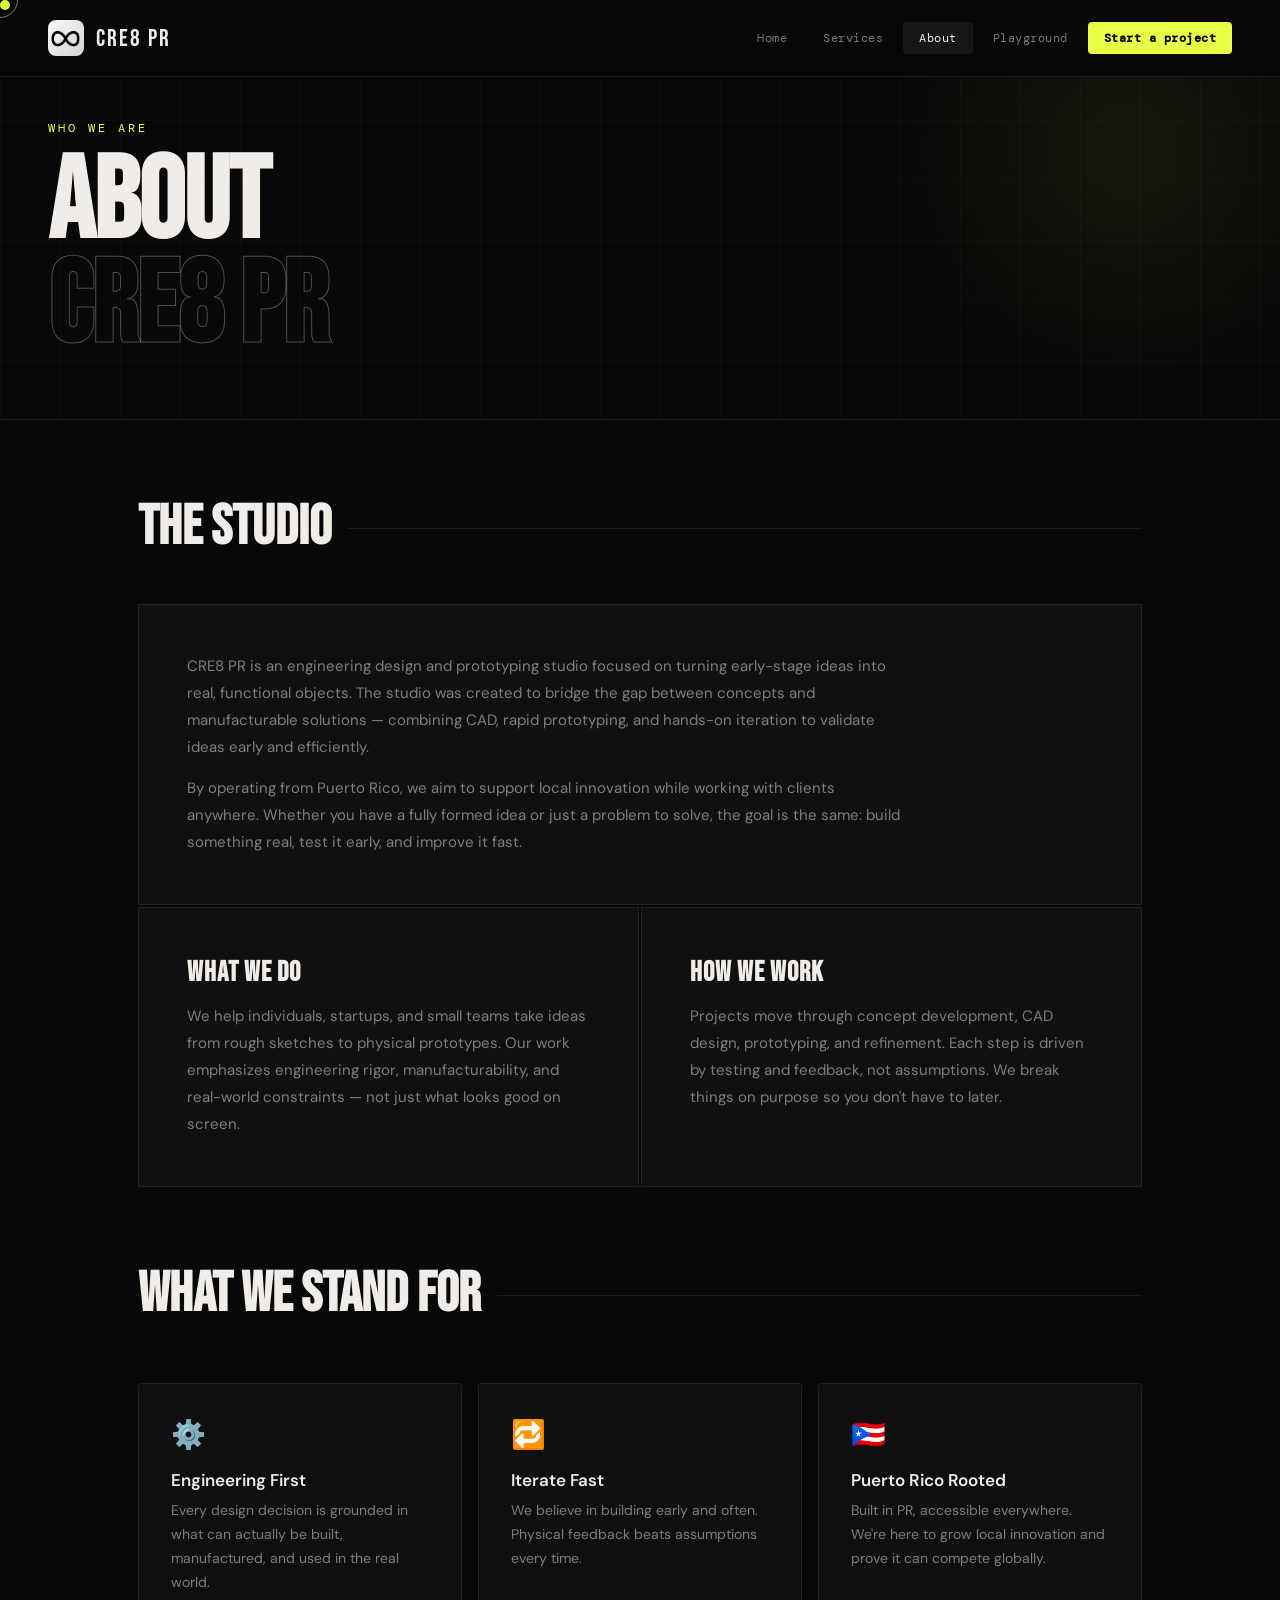
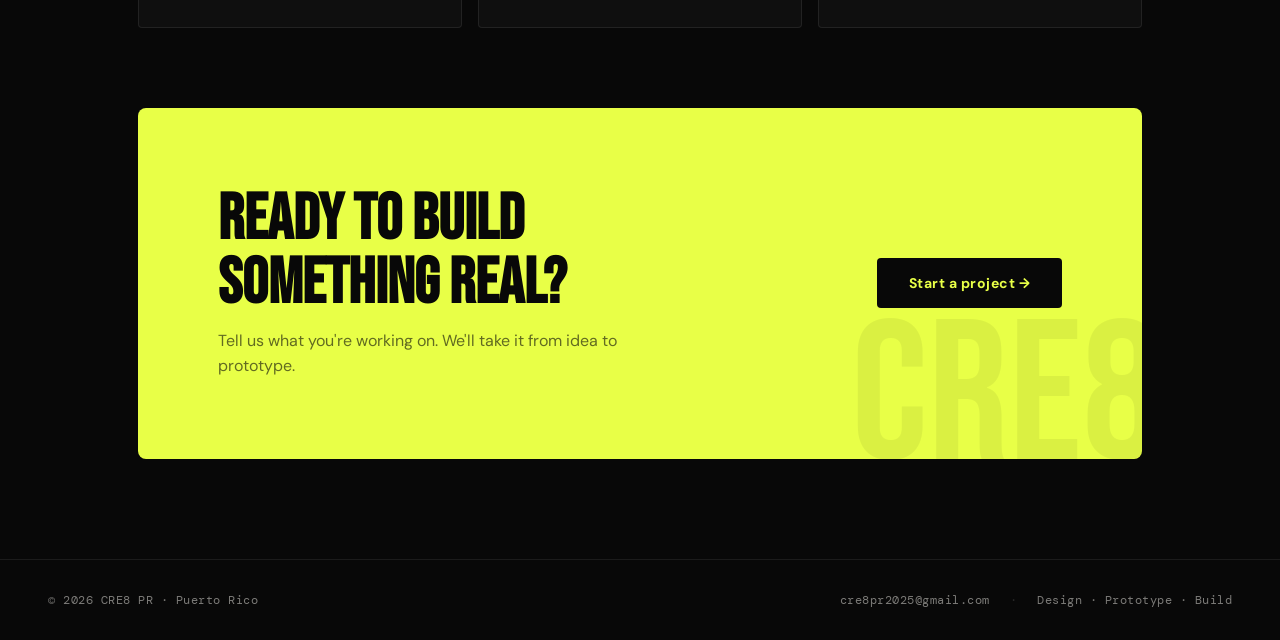
==== commit 252320f0: "Add interactive 3D shape playground page New playground.html with Three.js-powered 3D canvas where v" ====
--- a/about.html
+++ b/about.html
@@ -77,6 +77,7 @@
     <a class="nav-link" href="index.html">Home</a>
     <a class="nav-link" href="services.html">Services</a>
     <a class="nav-link active" href="about.html">About</a>
+    <a class="nav-link" href="playground.html">Playground</a>
     <a class="nav-link nav-cta" href="start.html">Start a project</a>
   </div>
 </nav>
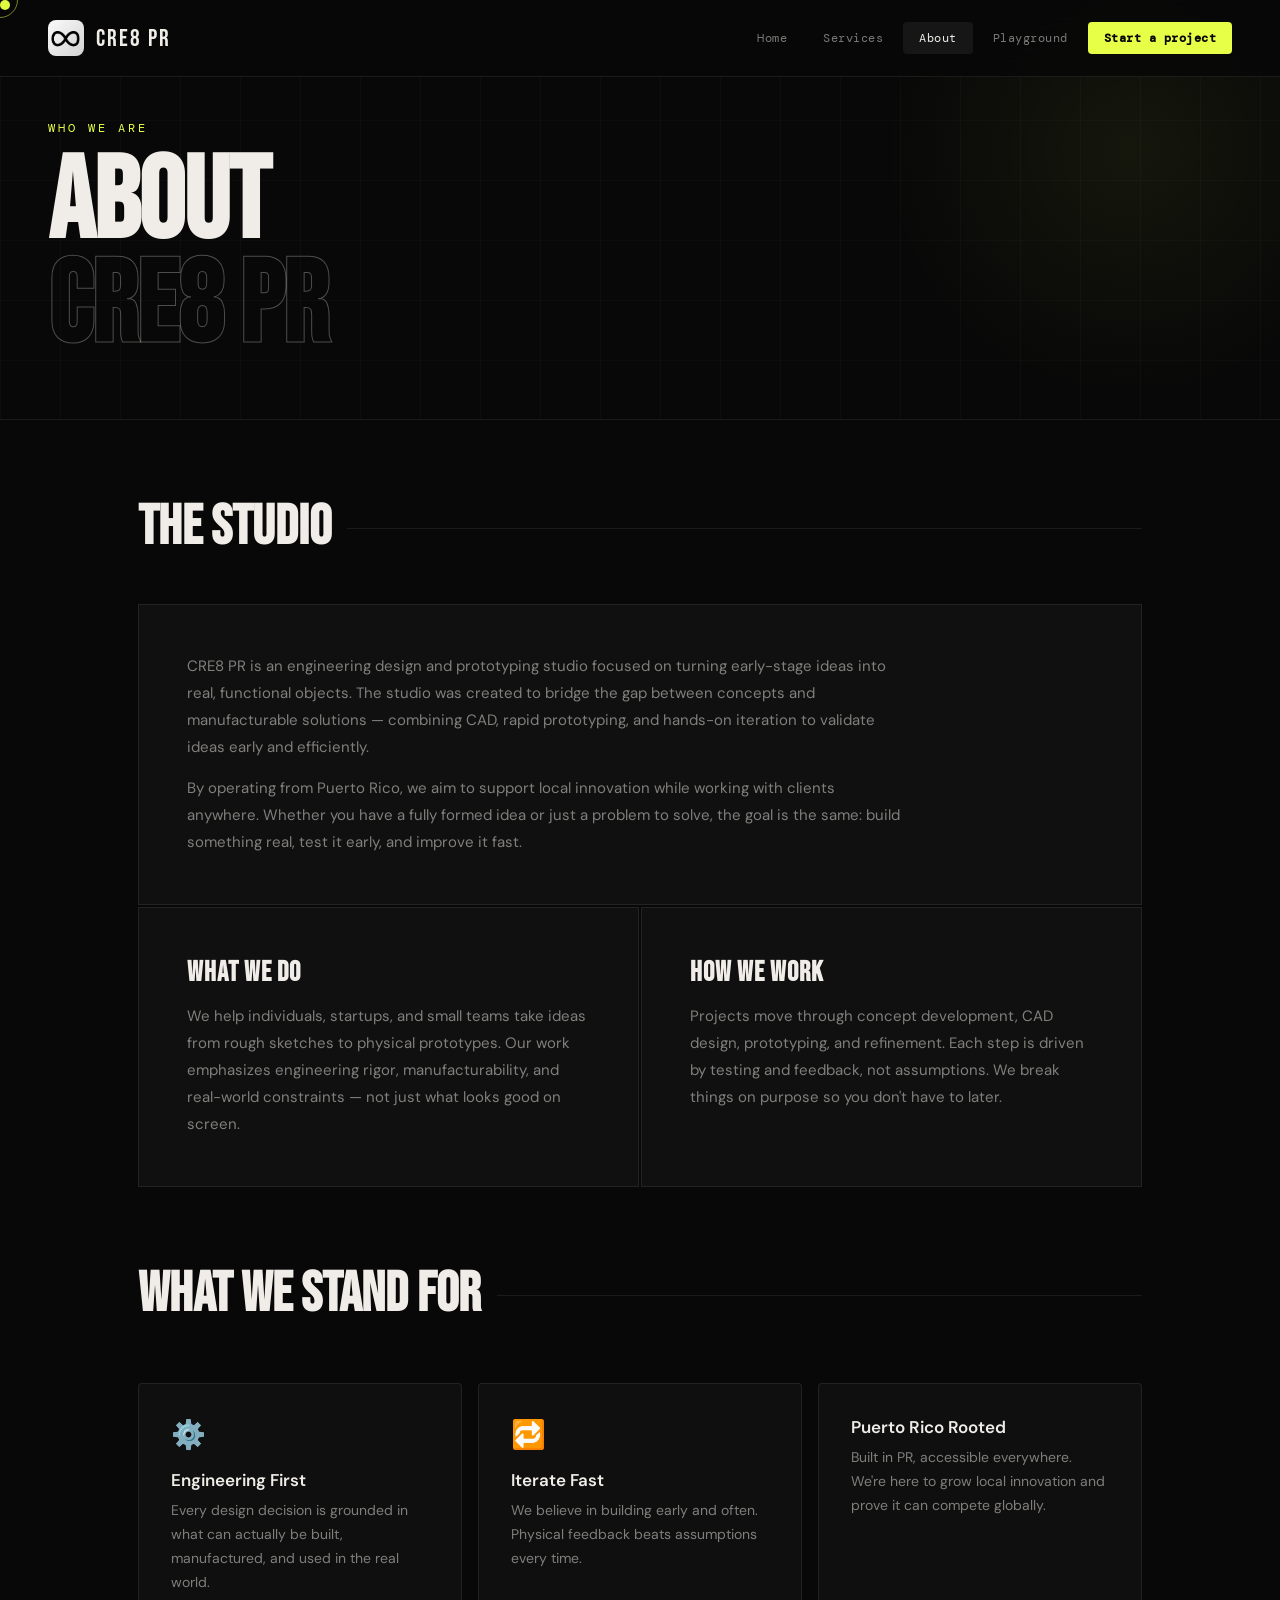
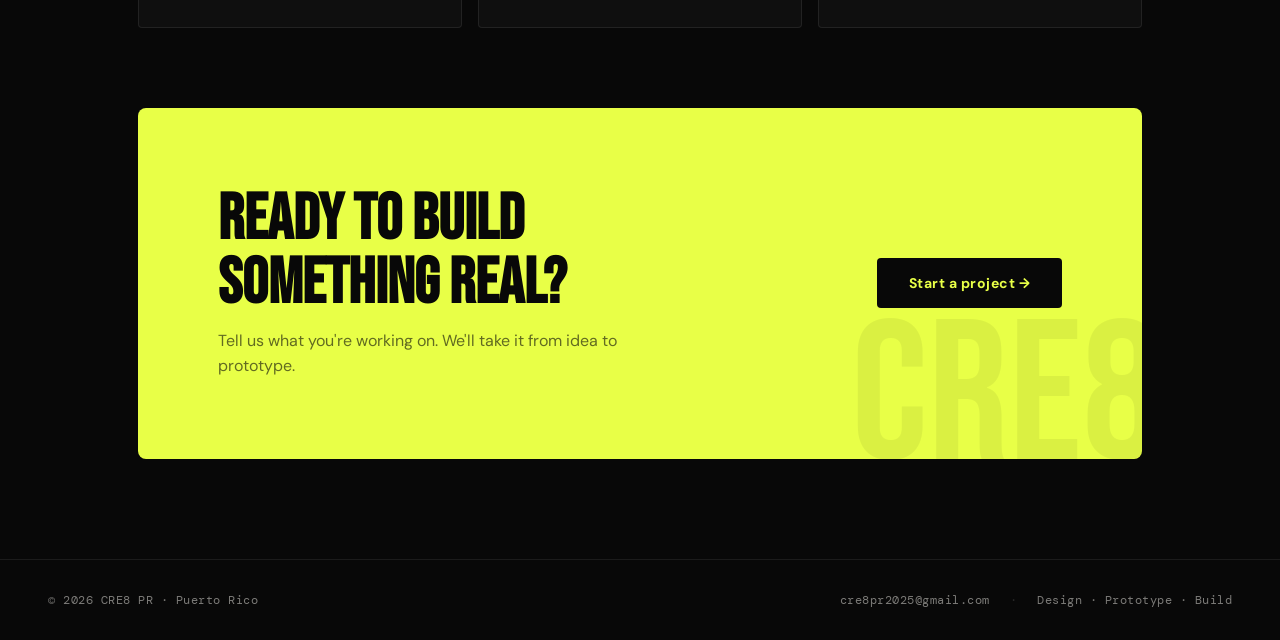
==== commit cbd5e769: "Update about.html" ====
--- a/about.html
+++ b/about.html
@@ -129,7 +129,6 @@
       <p>We believe in building early and often. Physical feedback beats assumptions every time.</p>
     </div>
     <div class="value-card reveal reveal-delay-2">
-      <span class="value-icon">🇵🇷</span>
       <h3>Puerto Rico Rooted</h3>
       <p>Built in PR, accessible everywhere. We're here to grow local innovation and prove it can compete globally.</p>
     </div>
@@ -157,3 +156,4 @@
 <script src="shared.js"></script>
 </body>
 </html>
+
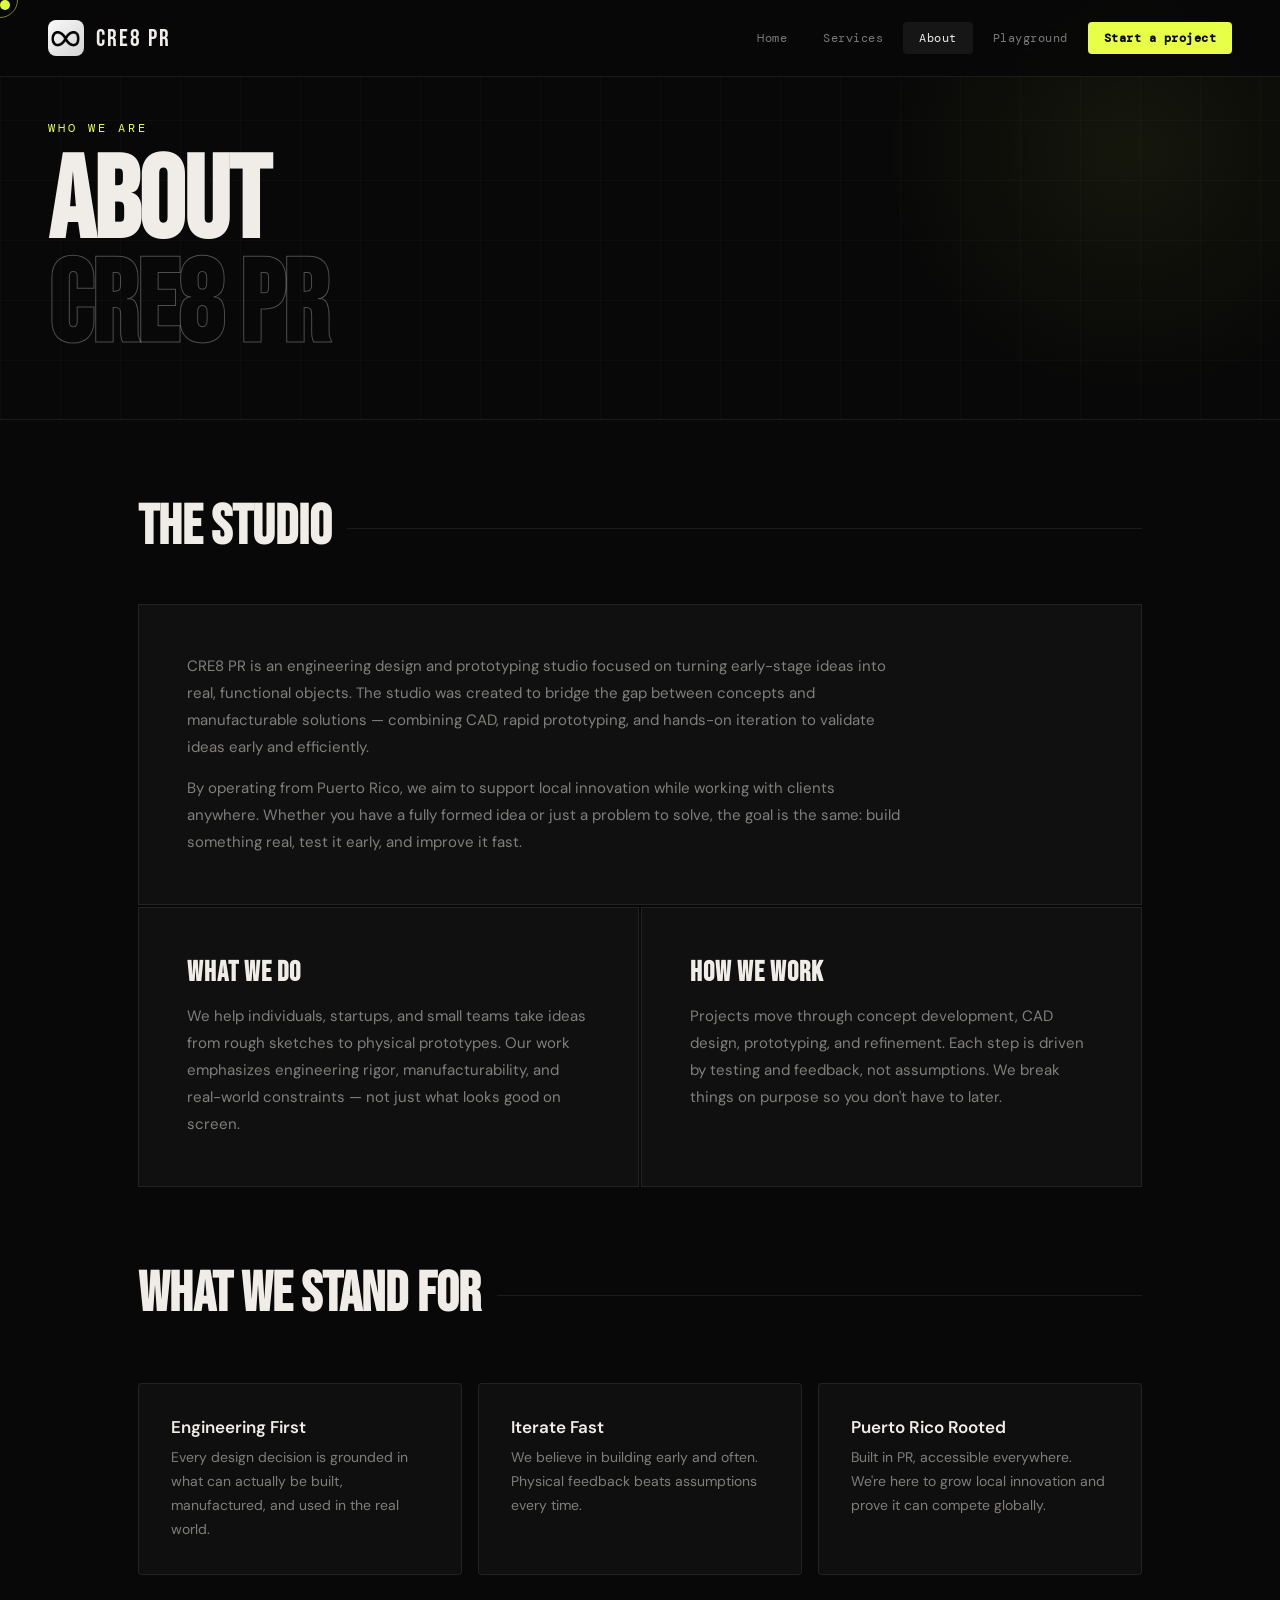
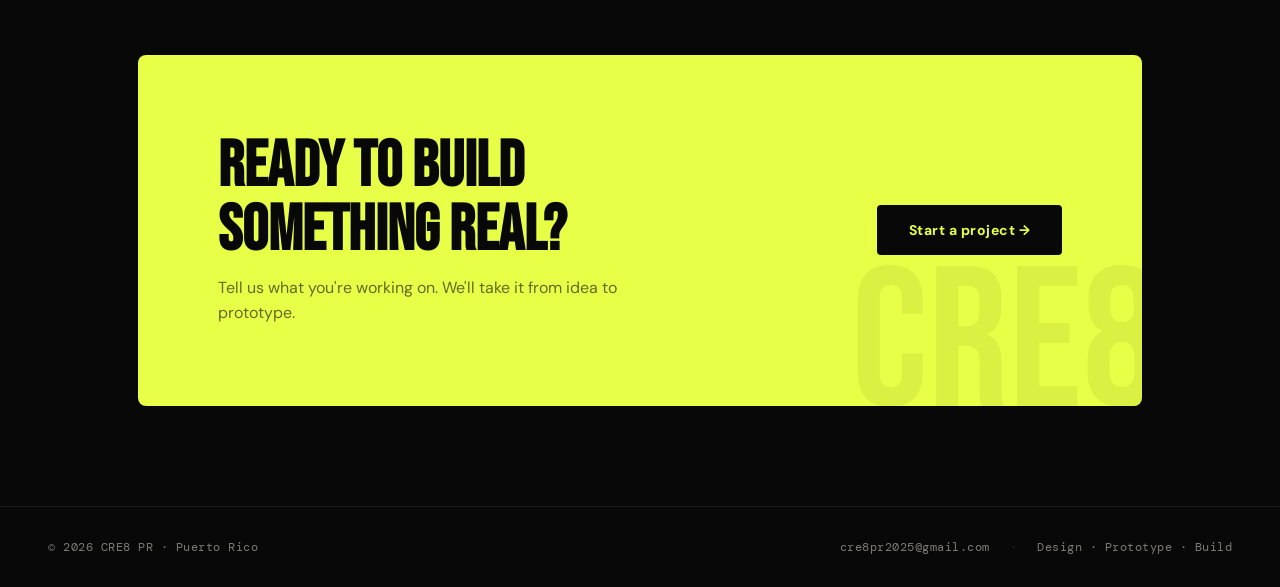
==== commit 57859833: "Update about.html" ====
--- a/about.html
+++ b/about.html
@@ -119,12 +119,10 @@
 
   <div class="values-grid">
     <div class="value-card reveal">
-      <span class="value-icon">⚙️</span>
       <h3>Engineering First</h3>
       <p>Every design decision is grounded in what can actually be built, manufactured, and used in the real world.</p>
     </div>
     <div class="value-card reveal reveal-delay-1">
-      <span class="value-icon">🔁</span>
       <h3>Iterate Fast</h3>
       <p>We believe in building early and often. Physical feedback beats assumptions every time.</p>
     </div>
@@ -157,3 +155,4 @@
 </body>
 </html>
 
+
